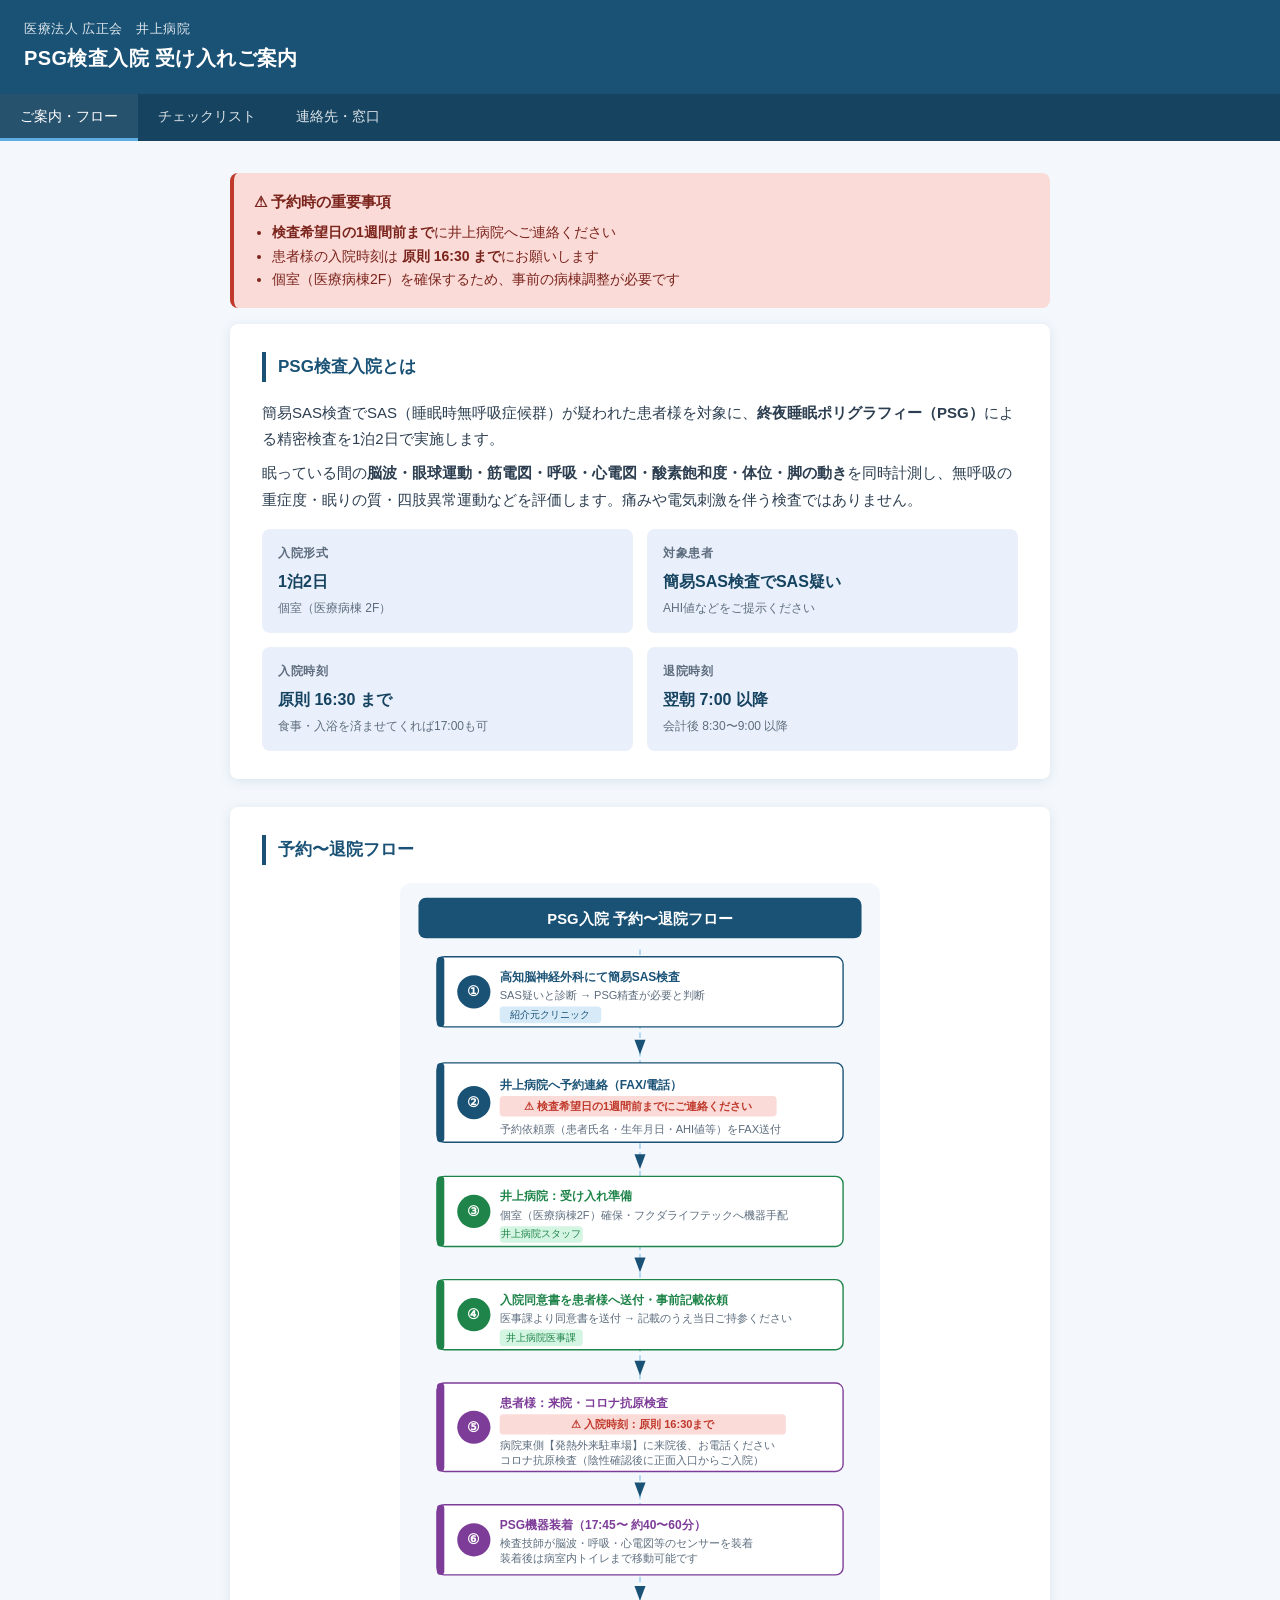
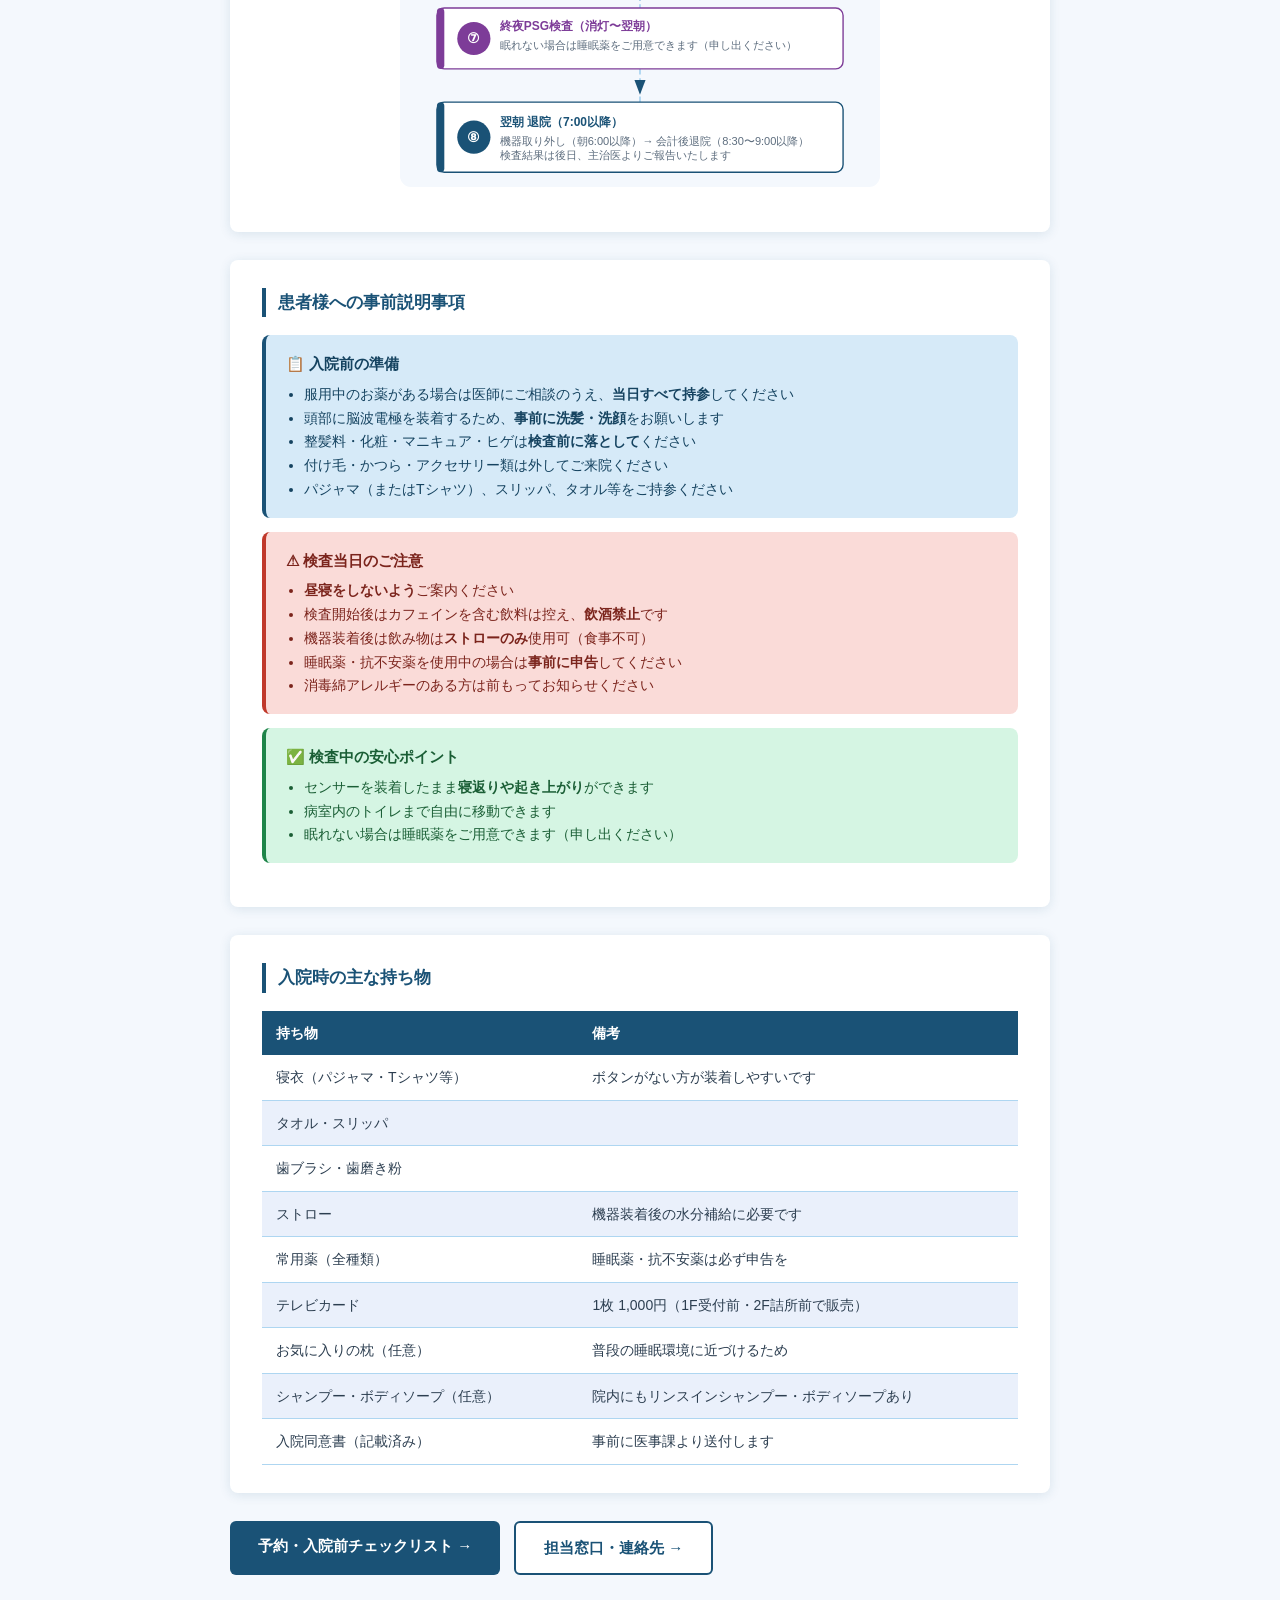
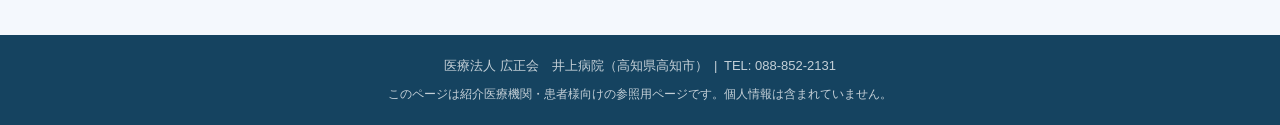
==== docs/index.html @ 7abacb83 "Initial commit: PSG入院案内 GitHub Pages サイト" ====
<!DOCTYPE html>
<html lang="ja">
<head>
  <meta charset="UTF-8">
  <meta name="viewport" content="width=device-width, initial-scale=1.0">
  <title>PSG検査入院 受け入れご案内 | 井上病院</title>
  <link rel="stylesheet" href="assets/style.css">
</head>
<body>

<header class="site-header">
  <div>
    <div class="hospital-name">医療法人 広正会　井上病院</div>
    <div class="page-title">PSG検査入院 受け入れご案内</div>
  </div>
</header>

<nav class="site-nav">
  <a href="index.html" class="active">ご案内・フロー</a>
  <a href="checklist.html">チェックリスト</a>
  <a href="contact.html">連絡先・窓口</a>
</nav>

<main class="container">

  <!-- 重要事項 -->
  <div class="alert alert-warn">
    <div class="alert-title">⚠ 予約時の重要事項</div>
    <ul style="padding-left:18px; margin-top:4px;">
      <li><strong>検査希望日の1週間前まで</strong>に井上病院へご連絡ください</li>
      <li>患者様の入院時刻は <strong>原則 16:30 まで</strong>にお願いします</li>
      <li>個室（医療病棟2F）を確保するため、事前の病棟調整が必要です</li>
    </ul>
  </div>

  <!-- 概要 -->
  <section class="section">
    <h2 class="section-title">PSG検査入院とは</h2>
    <p>簡易SAS検査でSAS（睡眠時無呼吸症候群）が疑われた患者様を対象に、<strong>終夜睡眠ポリグラフィー（PSG）</strong>による精密検査を1泊2日で実施します。</p>
    <p class="mt-8">眠っている間の<b>脳波・眼球運動・筋電図・呼吸・心電図・酸素飽和度・体位・脚の動き</b>を同時計測し、無呼吸の重症度・眠りの質・四肢異常運動などを評価します。痛みや電気刺激を伴う検査ではありません。</p>

    <div class="info-grid mt-16">
      <div class="info-card">
        <div class="label">入院形式</div>
        <div class="value">1泊2日</div>
        <div class="sub">個室（医療病棟 2F）</div>
      </div>
      <div class="info-card">
        <div class="label">対象患者</div>
        <div class="value">簡易SAS検査でSAS疑い</div>
        <div class="sub">AHI値などをご提示ください</div>
      </div>
      <div class="info-card">
        <div class="label">入院時刻</div>
        <div class="value">原則 16:30 まで</div>
        <div class="sub">食事・入浴を済ませてくれば17:00も可</div>
      </div>
      <div class="info-card">
        <div class="label">退院時刻</div>
        <div class="value">翌朝 7:00 以降</div>
        <div class="sub">会計後 8:30〜9:00 以降</div>
      </div>
    </div>
  </section>

  <!-- フロー図 -->
  <section class="section">
    <h2 class="section-title">予約〜退院フロー</h2>
    <div class="flow-wrap">
      <img src="assets/flow.svg" alt="PSG入院 予約から退院までのフロー図" style="max-width:480px; width:100%;">
    </div>
  </section>

  <!-- 患者さんへのご案内 -->
  <section class="section">
    <h2 class="section-title">患者様への事前説明事項</h2>

    <div class="alert alert-info" style="margin-bottom:14px;">
      <div class="alert-title">📋 入院前の準備</div>
      <ul style="padding-left:18px; margin-top:4px; font-size:14px;">
        <li>服用中のお薬がある場合は医師にご相談のうえ、<strong>当日すべて持参</strong>してください</li>
        <li>頭部に脳波電極を装着するため、<strong>事前に洗髪・洗顔</strong>をお願いします</li>
        <li>整髪料・化粧・マニキュア・ヒゲは<strong>検査前に落として</strong>ください</li>
        <li>付け毛・かつら・アクセサリー類は外してご来院ください</li>
        <li>パジャマ（またはTシャツ）、スリッパ、タオル等をご持参ください</li>
      </ul>
    </div>

    <div class="alert alert-warn" style="margin-bottom:14px;">
      <div class="alert-title">⚠ 検査当日のご注意</div>
      <ul style="padding-left:18px; margin-top:4px; font-size:14px;">
        <li><strong>昼寝をしないよう</strong>ご案内ください</li>
        <li>検査開始後はカフェインを含む飲料は控え、<strong>飲酒禁止</strong>です</li>
        <li>機器装着後は飲み物は<strong>ストローのみ</strong>使用可（食事不可）</li>
        <li>睡眠薬・抗不安薬を使用中の場合は<strong>事前に申告</strong>してください</li>
        <li>消毒綿アレルギーのある方は前もってお知らせください</li>
      </ul>
    </div>

    <div class="alert alert-ok">
      <div class="alert-title">✅ 検査中の安心ポイント</div>
      <ul style="padding-left:18px; margin-top:4px; font-size:14px;">
        <li>センサーを装着したまま<strong>寝返りや起き上がり</strong>ができます</li>
        <li>病室内のトイレまで自由に移動できます</li>
        <li>眠れない場合は睡眠薬をご用意できます（申し出ください）</li>
      </ul>
    </div>
  </section>

  <!-- 主な持ち物 -->
  <section class="section">
    <h2 class="section-title">入院時の主な持ち物</h2>
    <table class="data-table">
      <thead>
        <tr><th>持ち物</th><th>備考</th></tr>
      </thead>
      <tbody>
        <tr><td>寝衣（パジャマ・Tシャツ等）</td><td>ボタンがない方が装着しやすいです</td></tr>
        <tr><td>タオル・スリッパ</td><td></td></tr>
        <tr><td>歯ブラシ・歯磨き粉</td><td></td></tr>
        <tr><td>ストロー</td><td>機器装着後の水分補給に必要です</td></tr>
        <tr><td>常用薬（全種類）</td><td>睡眠薬・抗不安薬は必ず申告を</td></tr>
        <tr><td>テレビカード</td><td>1枚 1,000円（1F受付前・2F詰所前で販売）</td></tr>
        <tr><td>お気に入りの枕（任意）</td><td>普段の睡眠環境に近づけるため</td></tr>
        <tr><td>シャンプー・ボディソープ（任意）</td><td>院内にもリンスインシャンプー・ボディソープあり</td></tr>
        <tr><td>入院同意書（記載済み）</td><td>事前に医事課より送付します</td></tr>
      </tbody>
    </table>
  </section>

  <!-- リンクボタン -->
  <div class="btn-group">
    <a href="checklist.html" class="btn btn-primary">予約・入院前チェックリスト →</a>
    <a href="contact.html" class="btn btn-outline">担当窓口・連絡先 →</a>
  </div>

</main>

<footer class="site-footer">
  <p>医療法人 広正会　井上病院（高知県高知市）&ensp;|&ensp;TEL: 088-852-2131</p>
  <p style="margin-top:6px; font-size:12px;">このページは紹介医療機関・患者様向けの参照用ページです。個人情報は含まれていません。</p>
</footer>

</body>
</html>
---- docs/assets/style.css ----
/* =============================================
   井上病院 PSG入院案内 — 共通スタイル
   ============================================= */

:root {
  --primary:     #1a5276;
  --primary-dk:  #154360;
  --primary-lt:  #d6eaf8;
  --accent:      #1e8449;
  --accent-lt:   #d5f5e3;
  --warn:        #c0392b;
  --warn-lt:     #fadbd8;
  --gray-dk:     #2c3e50;
  --gray:        #5d6d7e;
  --gray-lt:     #eaf0fb;
  --border:      #aed6f1;
  --white:       #ffffff;
  --radius:      8px;
  --shadow:      0 2px 12px rgba(26,82,118,.12);
}

/* ---- Reset & Base ---- */
*, *::before, *::after { box-sizing: border-box; margin: 0; padding: 0; }

body {
  font-family: "Hiragino Sans", "Meiryo", "Yu Gothic", sans-serif;
  font-size: 15px;
  line-height: 1.75;
  color: var(--gray-dk);
  background: #f4f8fd;
}

a { color: var(--primary); text-decoration: none; }
a:hover { text-decoration: underline; }

img { max-width: 100%; }

/* ---- Header ---- */
.site-header {
  background: var(--primary);
  color: var(--white);
  padding: 18px 24px;
  display: flex;
  align-items: center;
  gap: 14px;
}

.site-header .hospital-name {
  font-size: 13px;
  opacity: .85;
  letter-spacing: .04em;
}

.site-header .page-title {
  font-size: 20px;
  font-weight: 700;
  letter-spacing: .02em;
}

/* ---- Nav ---- */
.site-nav {
  background: var(--primary-dk);
  display: flex;
  overflow-x: auto;
}

.site-nav a {
  color: rgba(255,255,255,.85);
  padding: 10px 20px;
  font-size: 14px;
  white-space: nowrap;
  border-bottom: 3px solid transparent;
  transition: all .2s;
}

.site-nav a:hover,
.site-nav a.active {
  color: var(--white);
  border-bottom-color: #5dade2;
  text-decoration: none;
  background: rgba(255,255,255,.08);
}

/* ---- Main Layout ---- */
.container {
  max-width: 860px;
  margin: 0 auto;
  padding: 32px 20px 60px;
}

/* ---- Section ---- */
.section {
  background: var(--white);
  border-radius: var(--radius);
  box-shadow: var(--shadow);
  padding: 28px 32px;
  margin-bottom: 28px;
}

.section-title {
  font-size: 17px;
  font-weight: 700;
  color: var(--primary);
  border-left: 4px solid var(--primary);
  padding-left: 12px;
  margin-bottom: 18px;
}

/* ---- Alert Boxes ---- */
.alert {
  border-radius: var(--radius);
  padding: 16px 20px;
  margin-bottom: 16px;
  font-size: 14px;
  line-height: 1.7;
}

.alert-warn {
  background: var(--warn-lt);
  border-left: 4px solid var(--warn);
  color: #7b241c;
}

.alert-info {
  background: var(--primary-lt);
  border-left: 4px solid var(--primary);
  color: var(--primary-dk);
}

.alert-ok {
  background: var(--accent-lt);
  border-left: 4px solid var(--accent);
  color: #1a5e35;
}

.alert .alert-title {
  font-weight: 700;
  font-size: 15px;
  margin-bottom: 6px;
  display: flex;
  align-items: center;
  gap: 6px;
}

/* ---- Info Grid ---- */
.info-grid {
  display: grid;
  grid-template-columns: 1fr 1fr;
  gap: 14px;
  margin-top: 4px;
}

.info-card {
  background: var(--gray-lt);
  border-radius: var(--radius);
  padding: 14px 16px;
}

.info-card .label {
  font-size: 12px;
  color: var(--gray);
  font-weight: 600;
  letter-spacing: .06em;
  text-transform: uppercase;
  margin-bottom: 4px;
}

.info-card .value {
  font-size: 16px;
  font-weight: 700;
  color: var(--primary-dk);
}

.info-card .sub {
  font-size: 12px;
  color: var(--gray);
  margin-top: 2px;
}

/* ---- Flow SVG wrapper ---- */
.flow-wrap {
  text-align: center;
  margin: 8px 0;
}

.flow-wrap svg,
.flow-wrap img {
  max-width: 100%;
  height: auto;
}

/* ---- Button ---- */
.btn {
  display: inline-block;
  padding: 12px 28px;
  border-radius: 6px;
  font-size: 15px;
  font-weight: 700;
  cursor: pointer;
  transition: all .2s;
  text-align: center;
}

.btn-primary {
  background: var(--primary);
  color: var(--white);
}

.btn-primary:hover {
  background: var(--primary-dk);
  text-decoration: none;
  color: var(--white);
}

.btn-outline {
  background: var(--white);
  color: var(--primary);
  border: 2px solid var(--primary);
}

.btn-outline:hover {
  background: var(--primary-lt);
  text-decoration: none;
}

.btn-group {
  display: flex;
  gap: 14px;
  flex-wrap: wrap;
  margin-top: 10px;
}

/* ---- Checklist ---- */
.checklist { list-style: none; }

.checklist li {
  padding: 9px 0;
  border-bottom: 1px solid #eaf0fb;
  display: flex;
  align-items: flex-start;
  gap: 10px;
  font-size: 14px;
}

.checklist li:last-child { border-bottom: none; }

.checklist input[type="checkbox"] {
  width: 18px;
  height: 18px;
  margin-top: 2px;
  accent-color: var(--primary);
  flex-shrink: 0;
  cursor: pointer;
}

.checklist .check-label { flex: 1; }

.checklist li.checked .check-label {
  text-decoration: line-through;
  color: var(--gray);
}

/* ---- Step badge ---- */
.step-badge {
  display: inline-flex;
  align-items: center;
  justify-content: center;
  width: 28px;
  height: 28px;
  border-radius: 50%;
  background: var(--primary);
  color: var(--white);
  font-size: 13px;
  font-weight: 700;
  flex-shrink: 0;
}

/* ---- Table ---- */
.data-table {
  width: 100%;
  border-collapse: collapse;
  font-size: 14px;
}

.data-table th {
  background: var(--primary);
  color: var(--white);
  padding: 10px 14px;
  text-align: left;
  font-weight: 600;
}

.data-table td {
  padding: 10px 14px;
  border-bottom: 1px solid var(--border);
  vertical-align: top;
}

.data-table tr:nth-child(even) td { background: var(--gray-lt); }

/* ---- Footer ---- */
.site-footer {
  background: var(--primary-dk);
  color: rgba(255,255,255,.75);
  text-align: center;
  padding: 20px;
  font-size: 13px;
}

.site-footer a { color: rgba(255,255,255,.9); }

/* ---- Utilities ---- */
.text-center { text-align: center; }
.text-warn   { color: var(--warn); font-weight: 700; }
.text-ok     { color: var(--accent); font-weight: 700; }
.mb-0 { margin-bottom: 0; }
.mt-8 { margin-top: 8px; }
.mt-16 { margin-top: 16px; }

/* ---- Responsive ---- */
@media (max-width: 600px) {
  .section { padding: 20px 16px; }
  .info-grid { grid-template-columns: 1fr; }
  .btn-group { flex-direction: column; }
  .site-header .page-title { font-size: 17px; }
}

/* ---- Print ---- */
@media print {
  .site-nav, .btn-group, .site-footer { display: none; }
  body { background: white; font-size: 13px; }
  .section { box-shadow: none; border: 1px solid #ccc; page-break-inside: avoid; }
  .container { padding: 10px; }
}
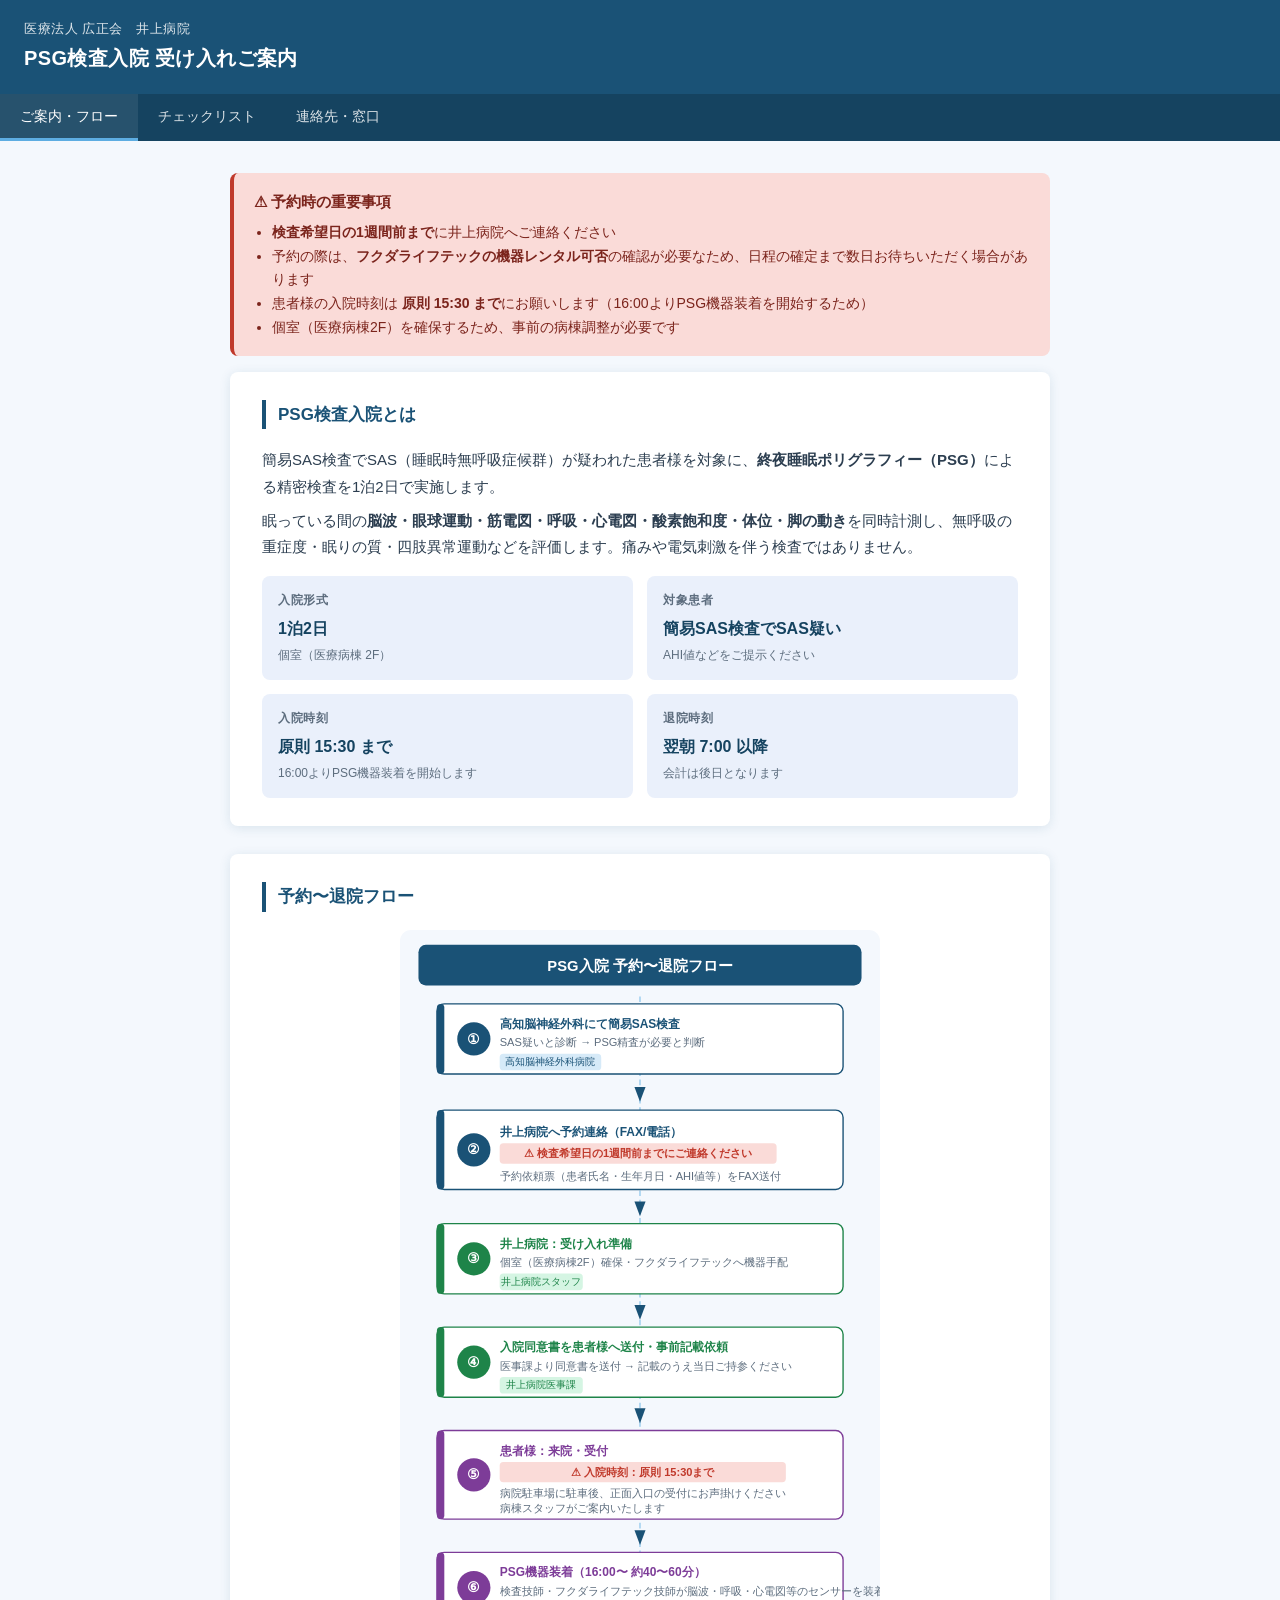
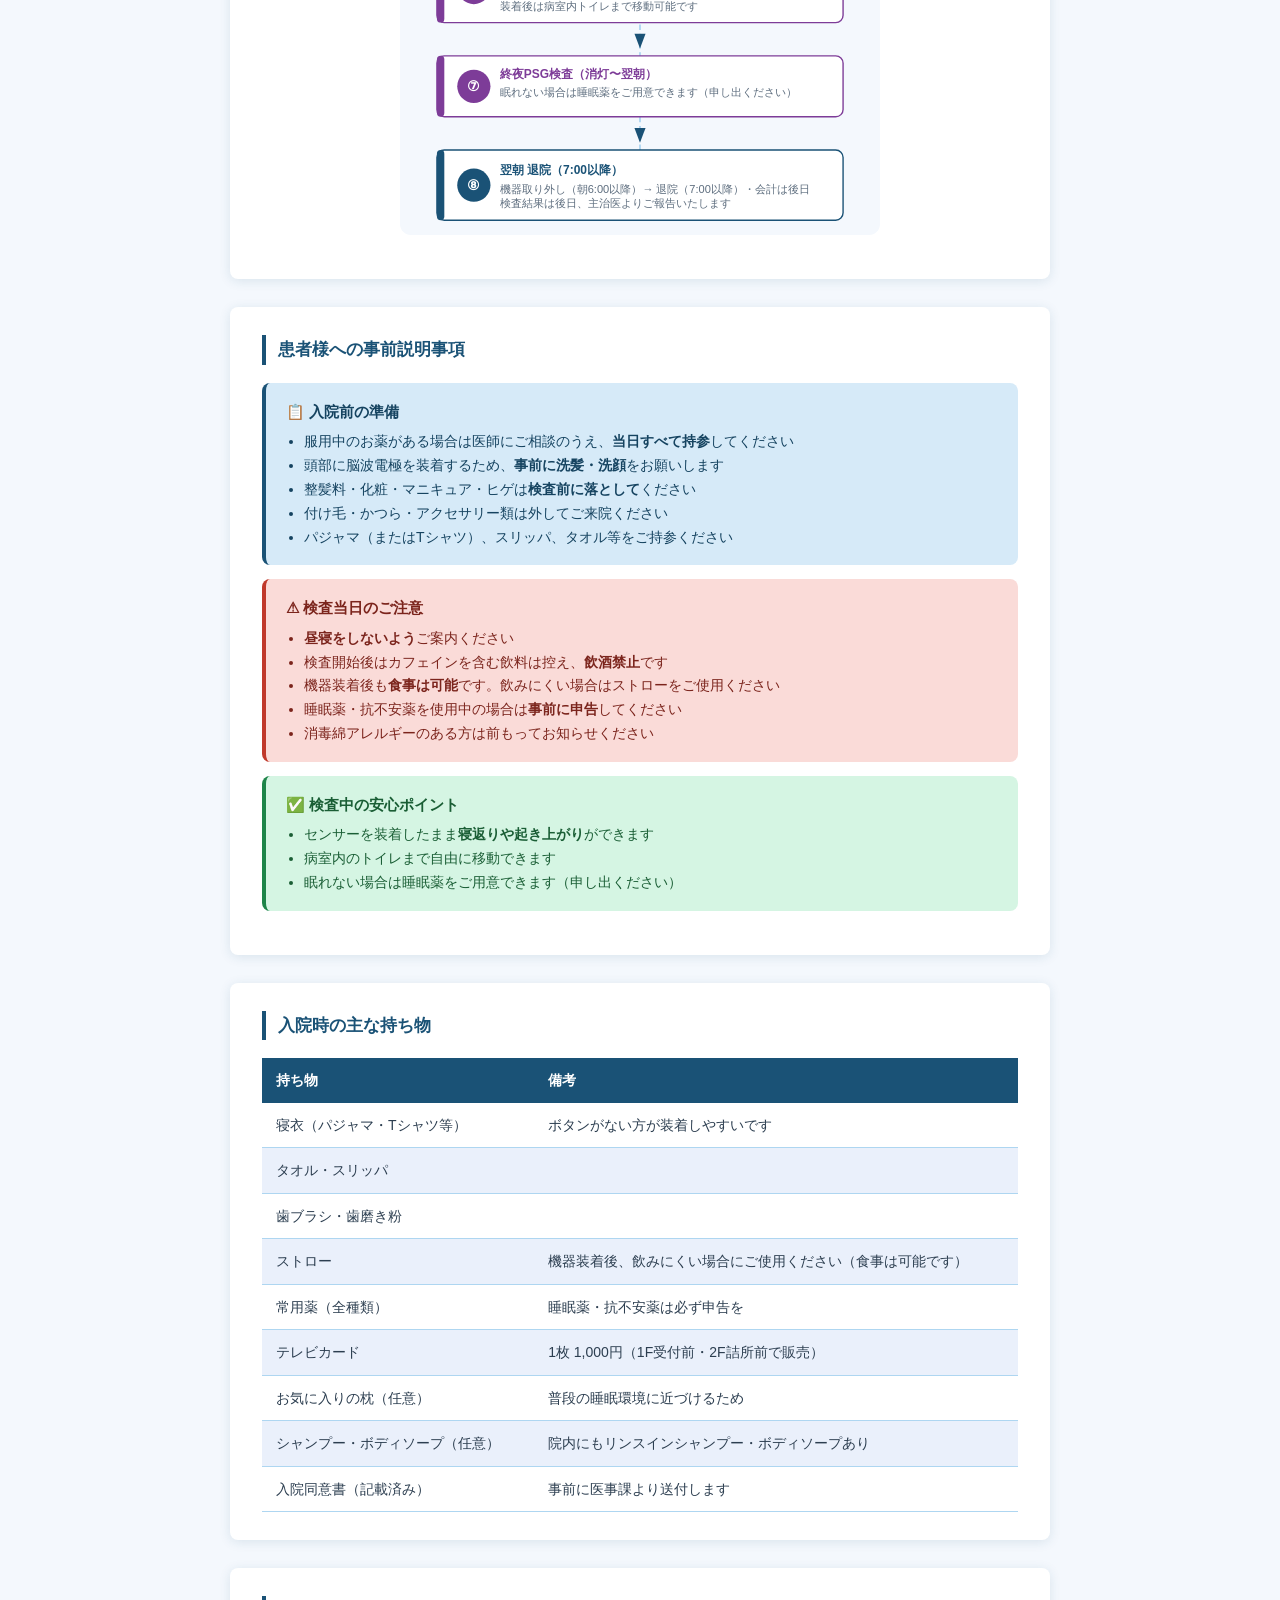
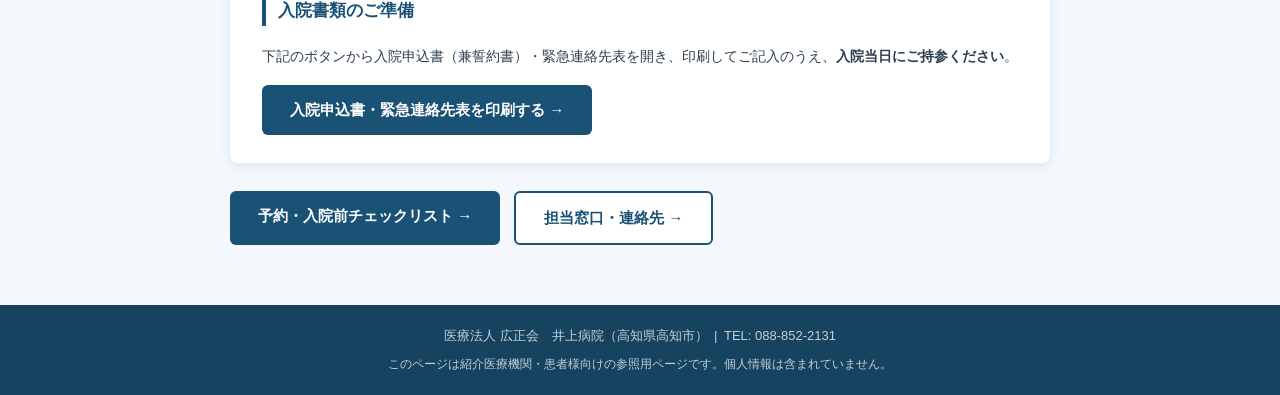
==== commit 6f8c7d83: "入院申込書・緊急連絡先表（印刷用HTML）を追加" ====
--- a/docs/index.html
+++ b/docs/index.html
@@ -28,7 +28,8 @@
     <div class="alert-title">⚠ 予約時の重要事項</div>
     <ul style="padding-left:18px; margin-top:4px;">
       <li><strong>検査希望日の1週間前まで</strong>に井上病院へご連絡ください</li>
-      <li>患者様の入院時刻は <strong>原則 16:30 まで</strong>にお願いします</li>
+      <li>予約の際は、<strong>フクダライフテックの機器レンタル可否</strong>の確認が必要なため、日程の確定まで数日お待ちいただく場合があります</li>
+      <li>患者様の入院時刻は <strong>原則 15:30 まで</strong>にお願いします（16:00よりPSG機器装着を開始するため）</li>
       <li>個室（医療病棟2F）を確保するため、事前の病棟調整が必要です</li>
     </ul>
   </div>
@@ -52,13 +53,13 @@
       </div>
       <div class="info-card">
         <div class="label">入院時刻</div>
-        <div class="value">原則 16:30 まで</div>
-        <div class="sub">食事・入浴を済ませてくれば17:00も可</div>
+        <div class="value">原則 15:30 まで</div>
+        <div class="sub">16:00よりPSG機器装着を開始します</div>
       </div>
       <div class="info-card">
         <div class="label">退院時刻</div>
         <div class="value">翌朝 7:00 以降</div>
-        <div class="sub">会計後 8:30〜9:00 以降</div>
+        <div class="sub">会計は後日となります</div>
       </div>
     </div>
   </section>
@@ -91,7 +92,7 @@
       <ul style="padding-left:18px; margin-top:4px; font-size:14px;">
         <li><strong>昼寝をしないよう</strong>ご案内ください</li>
         <li>検査開始後はカフェインを含む飲料は控え、<strong>飲酒禁止</strong>です</li>
-        <li>機器装着後は飲み物は<strong>ストローのみ</strong>使用可（食事不可）</li>
+        <li>機器装着後も<strong>食事は可能</strong>です。飲みにくい場合はストローをご使用ください</li>
         <li>睡眠薬・抗不安薬を使用中の場合は<strong>事前に申告</strong>してください</li>
         <li>消毒綿アレルギーのある方は前もってお知らせください</li>
       </ul>
@@ -118,7 +119,7 @@
         <tr><td>寝衣（パジャマ・Tシャツ等）</td><td>ボタンがない方が装着しやすいです</td></tr>
         <tr><td>タオル・スリッパ</td><td></td></tr>
         <tr><td>歯ブラシ・歯磨き粉</td><td></td></tr>
-        <tr><td>ストロー</td><td>機器装着後の水分補給に必要です</td></tr>
+        <tr><td>ストロー</td><td>機器装着後、飲みにくい場合にご使用ください（食事は可能です）</td></tr>
         <tr><td>常用薬（全種類）</td><td>睡眠薬・抗不安薬は必ず申告を</td></tr>
         <tr><td>テレビカード</td><td>1枚 1,000円（1F受付前・2F詰所前で販売）</td></tr>
         <tr><td>お気に入りの枕（任意）</td><td>普段の睡眠環境に近づけるため</td></tr>
@@ -126,6 +127,15 @@
         <tr><td>入院同意書（記載済み）</td><td>事前に医事課より送付します</td></tr>
       </tbody>
     </table>
+  </section>
+
+  <!-- 書類ダウンロード -->
+  <section class="section">
+    <h2 class="section-title">入院書類のご準備</h2>
+    <p style="font-size:14px;">下記のボタンから入院申込書（兼誓約書）・緊急連絡先表を開き、印刷してご記入のうえ、<strong>入院当日にご持参ください</strong>。</p>
+    <div class="btn-group mt-16">
+      <a href="admission-form.html" target="_blank" class="btn btn-primary">入院申込書・緊急連絡先表を印刷する →</a>
+    </div>
   </section>
 
   <!-- リンクボタン -->
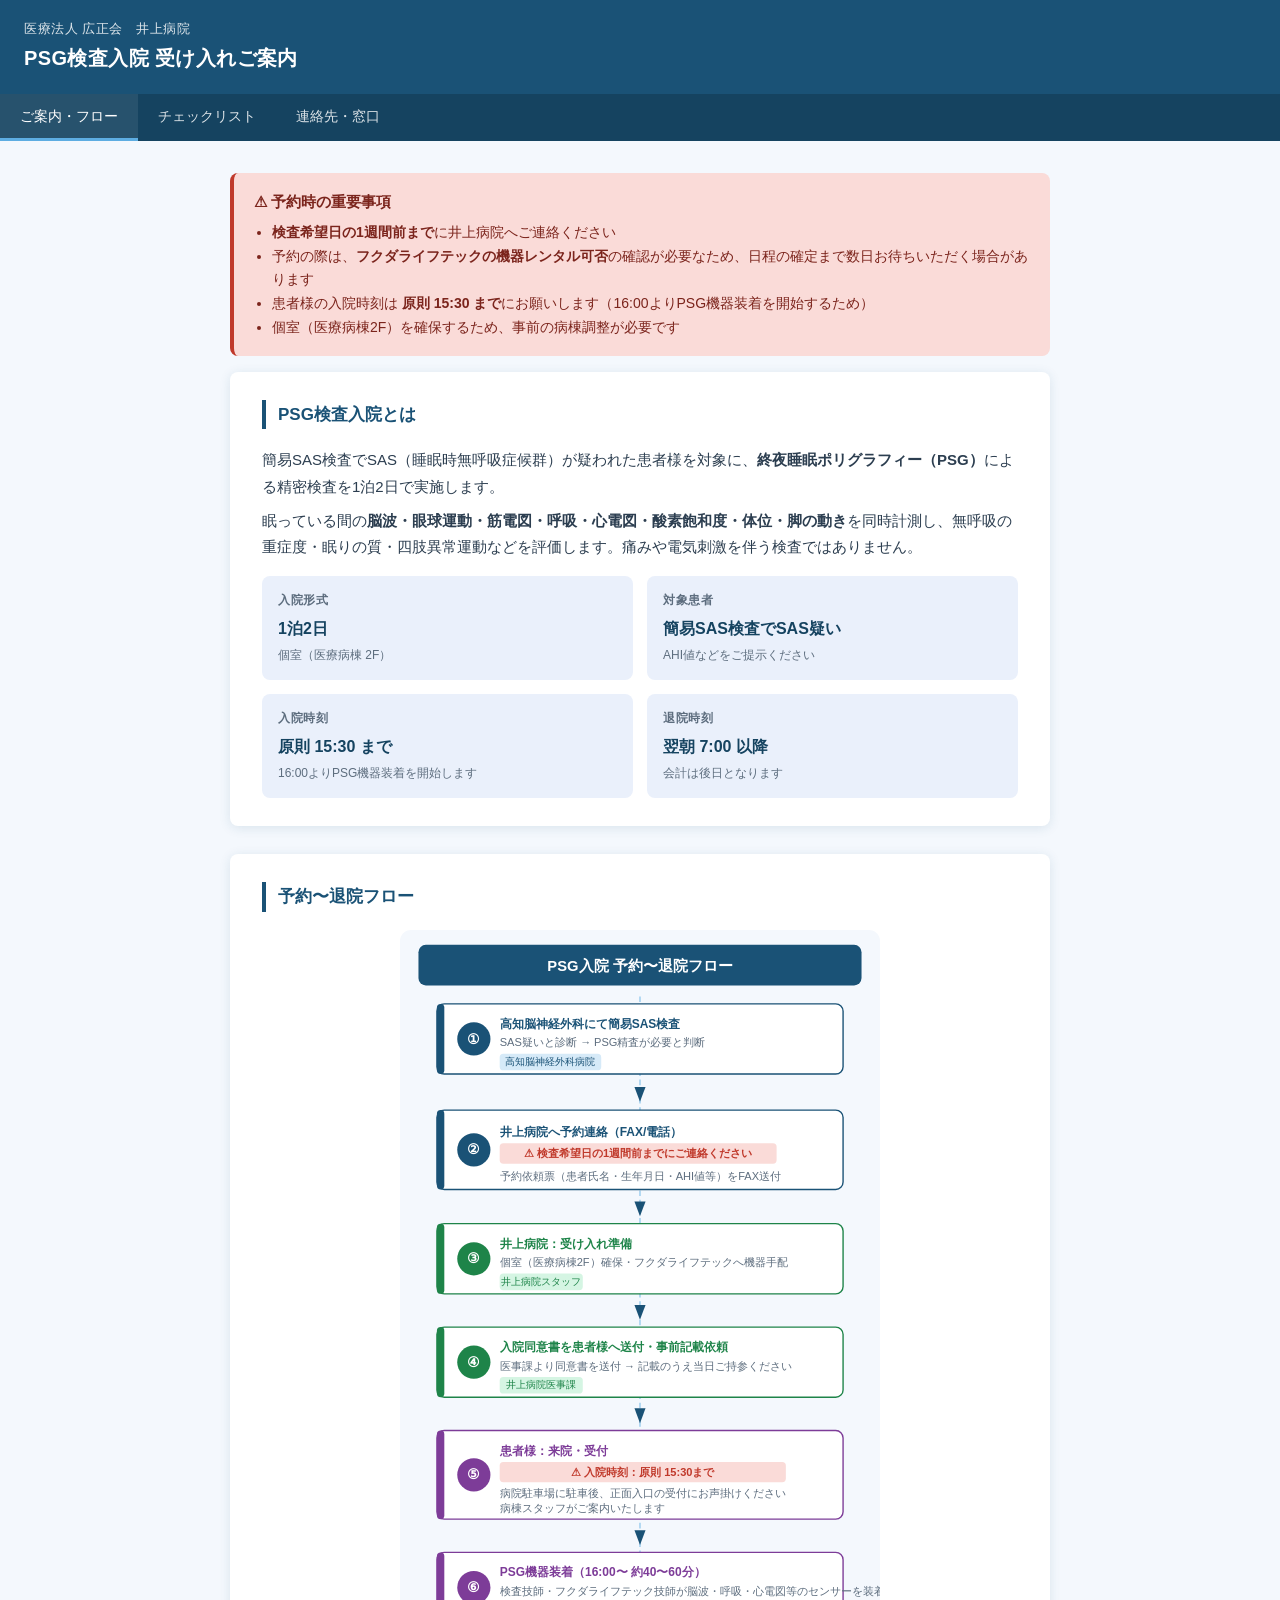
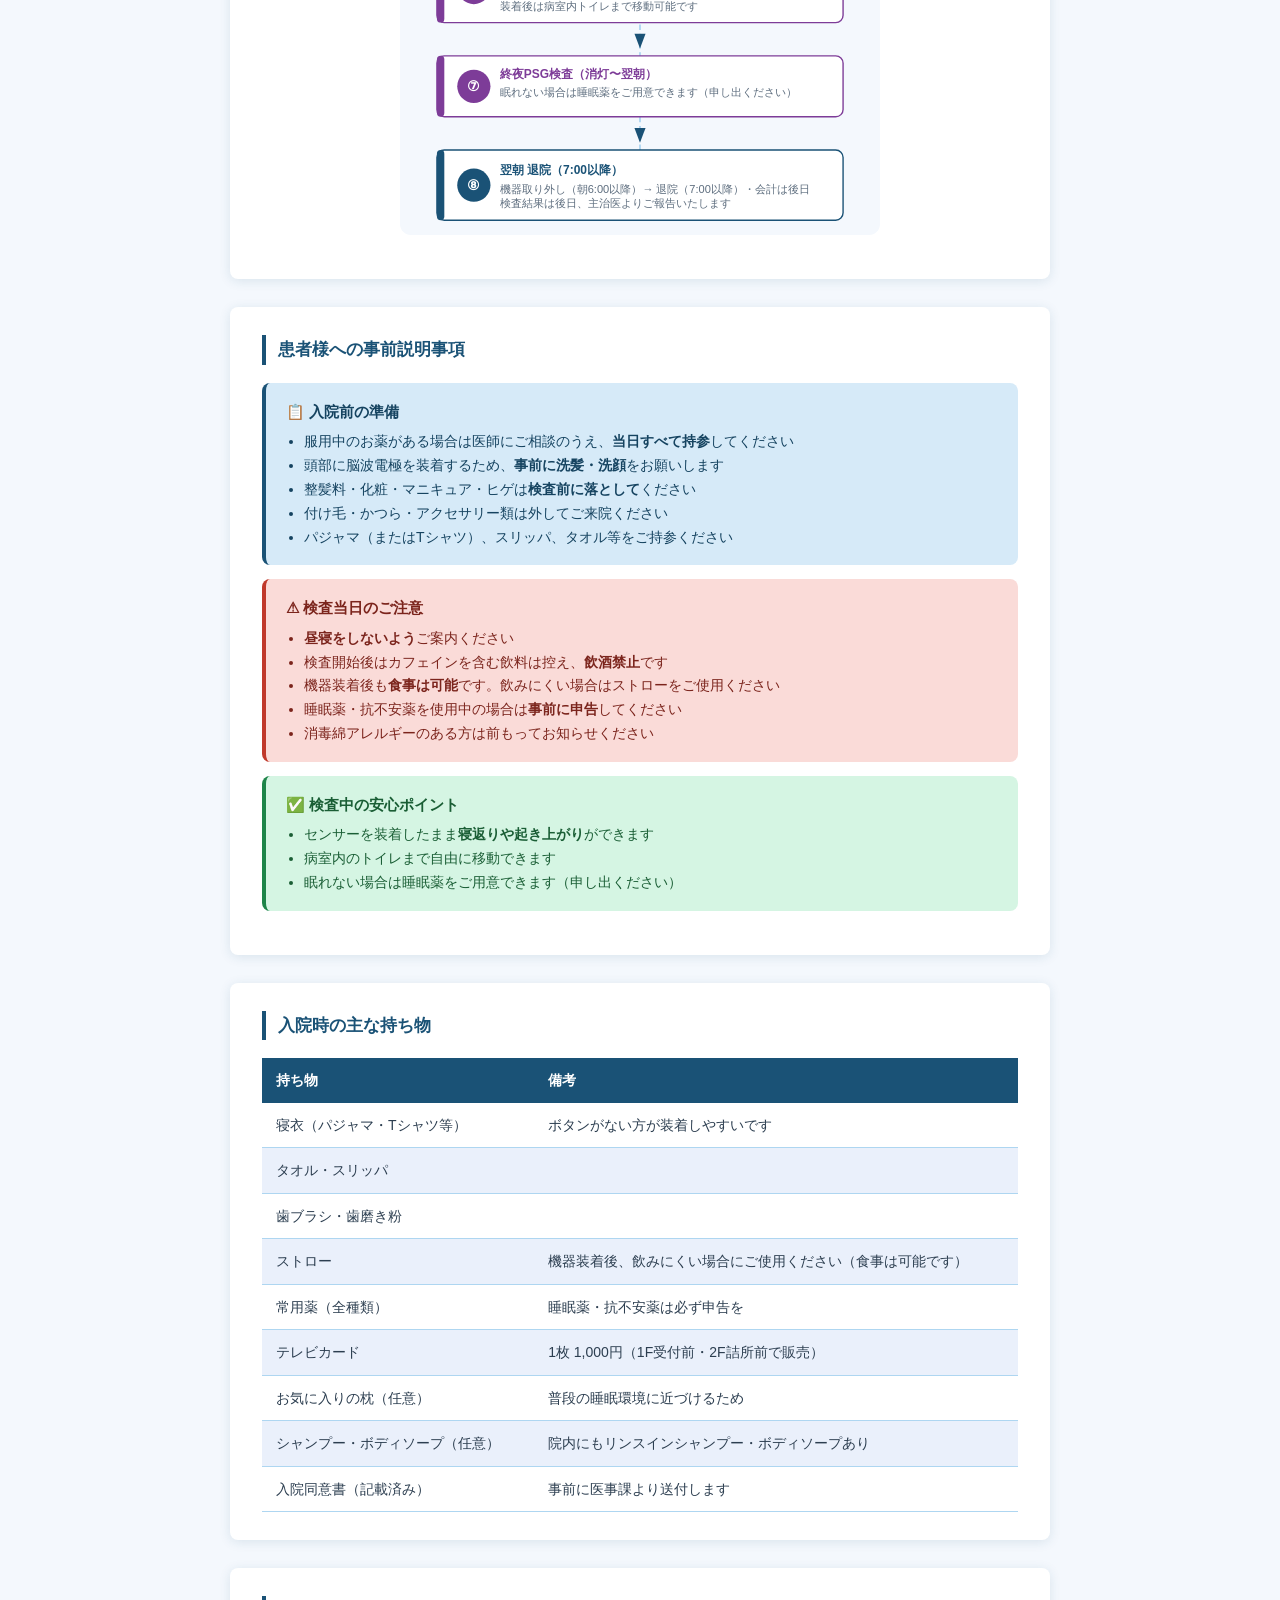
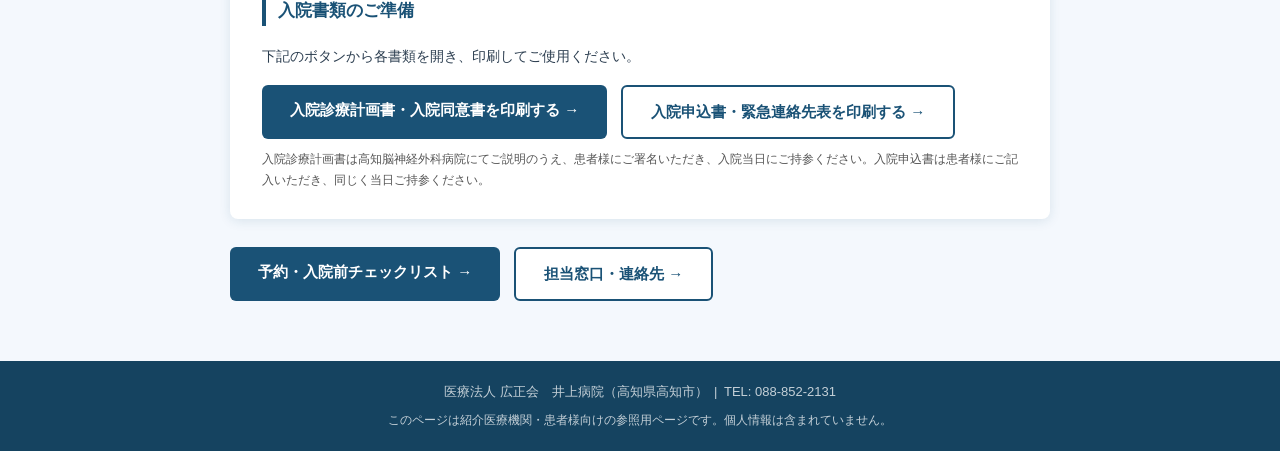
==== commit 9541c4ff: "入院診療計画書兼入院同意書の印刷ページを追加、index.htmlに案内リンクを追加 Co-Authored-By: Claude Sonnet 4.6 <noreply@anthropic.com>" ====
--- a/docs/index.html
+++ b/docs/index.html
@@ -132,10 +132,12 @@
   <!-- 書類ダウンロード -->
   <section class="section">
     <h2 class="section-title">入院書類のご準備</h2>
-    <p style="font-size:14px;">下記のボタンから入院申込書（兼誓約書）・緊急連絡先表を開き、印刷してご記入のうえ、<strong>入院当日にご持参ください</strong>。</p>
+    <p style="font-size:14px; margin-bottom:10px;">下記のボタンから各書類を開き、印刷してご使用ください。</p>
     <div class="btn-group mt-16">
-      <a href="admission-form.html" target="_blank" class="btn btn-primary">入院申込書・緊急連絡先表を印刷する →</a>
+      <a href="admission-plan.html" target="_blank" class="btn btn-primary">入院診療計画書・入院同意書を印刷する →</a>
+      <a href="admission-form.html" target="_blank" class="btn btn-outline">入院申込書・緊急連絡先表を印刷する →</a>
     </div>
+    <p style="font-size:12px; color:#555; margin-top:10px;">入院診療計画書は高知脳神経外科病院にてご説明のうえ、患者様にご署名いただき、入院当日にご持参ください。入院申込書は患者様にご記入いただき、同じく当日ご持参ください。</p>
   </section>
 
   <!-- リンクボタン -->
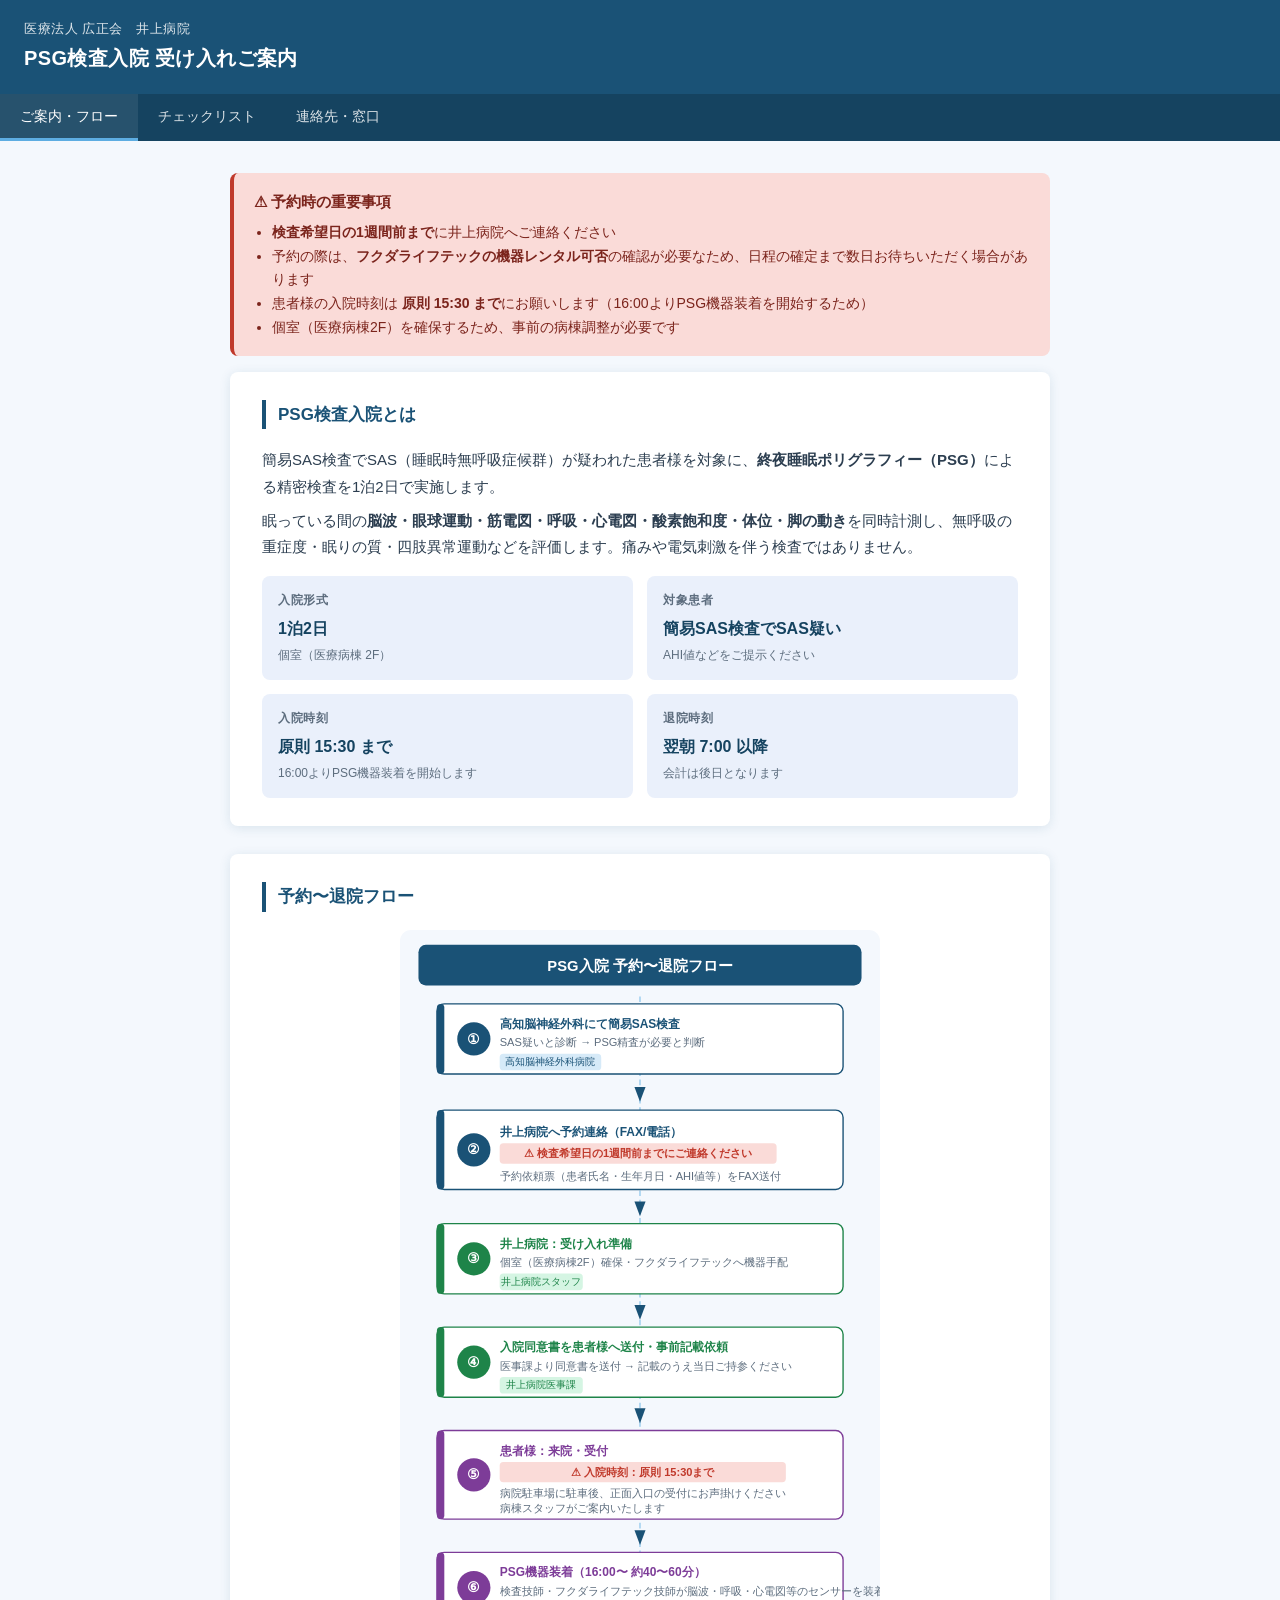
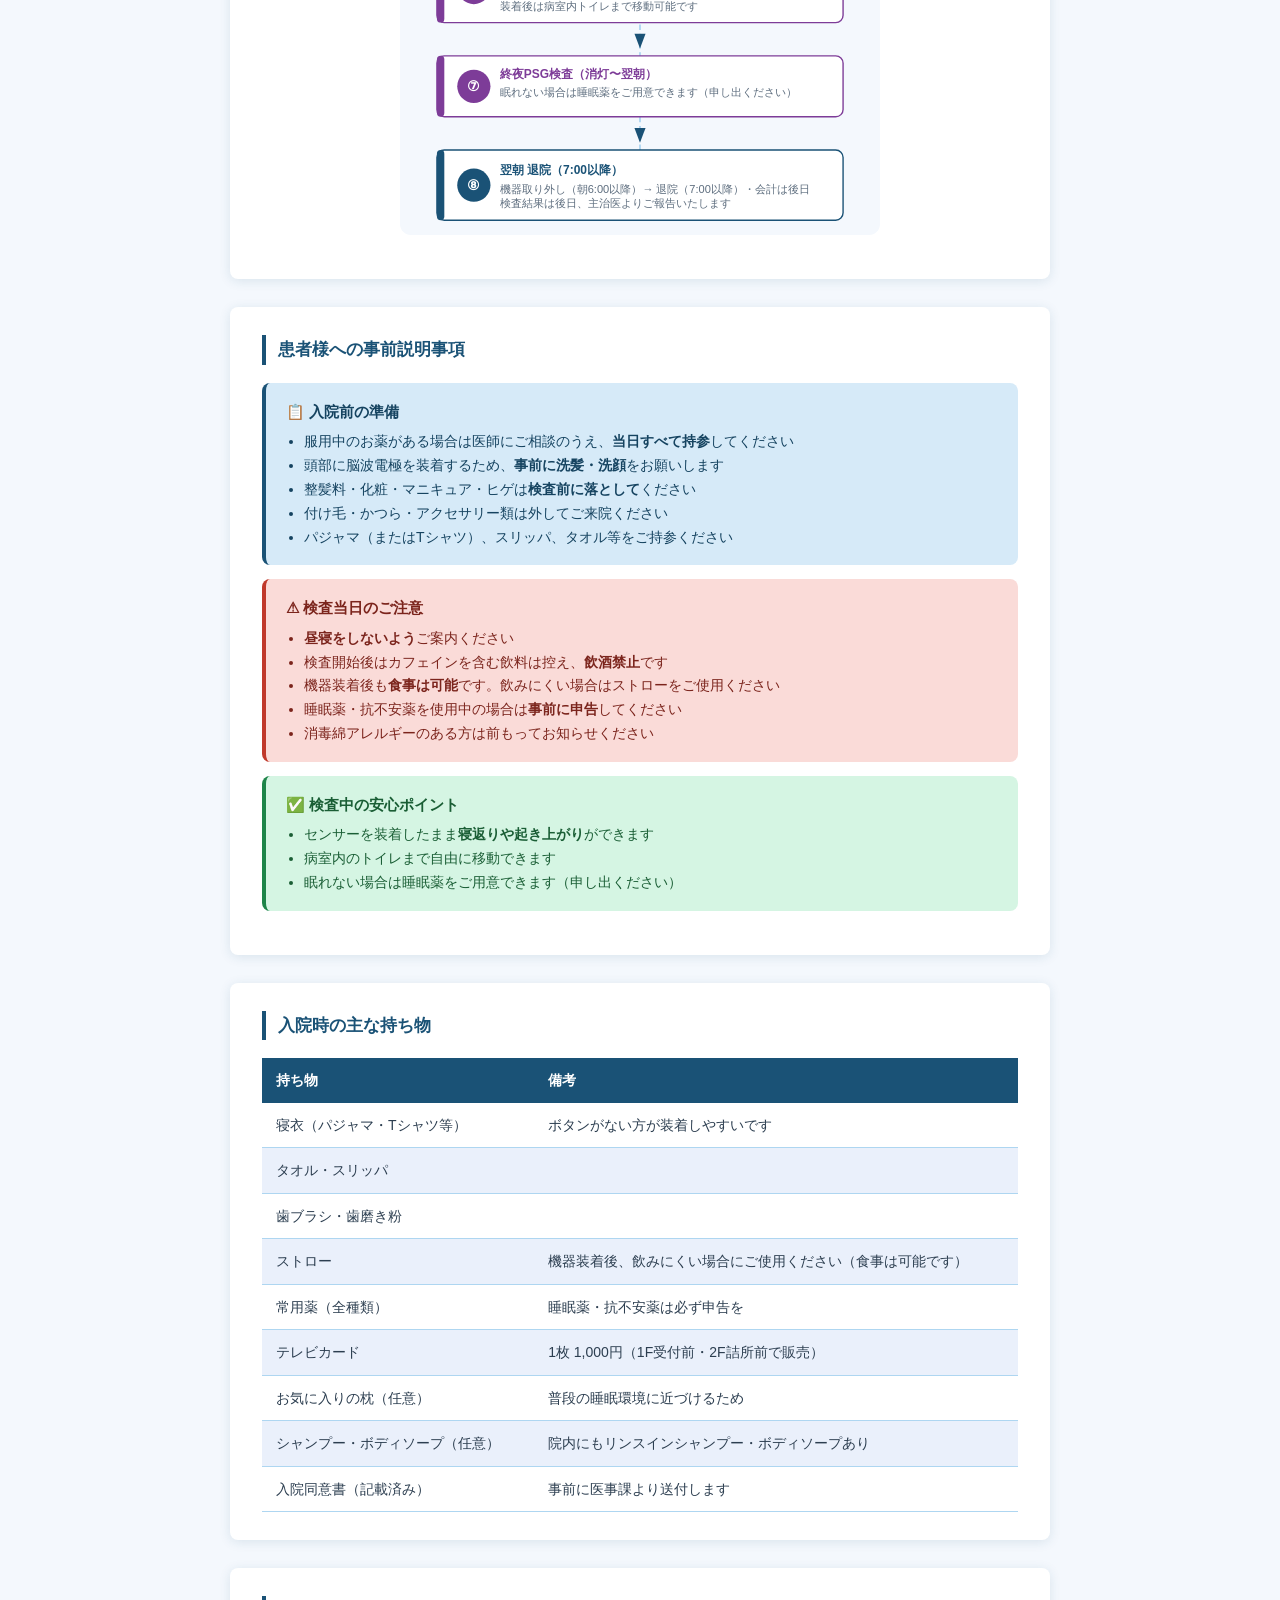
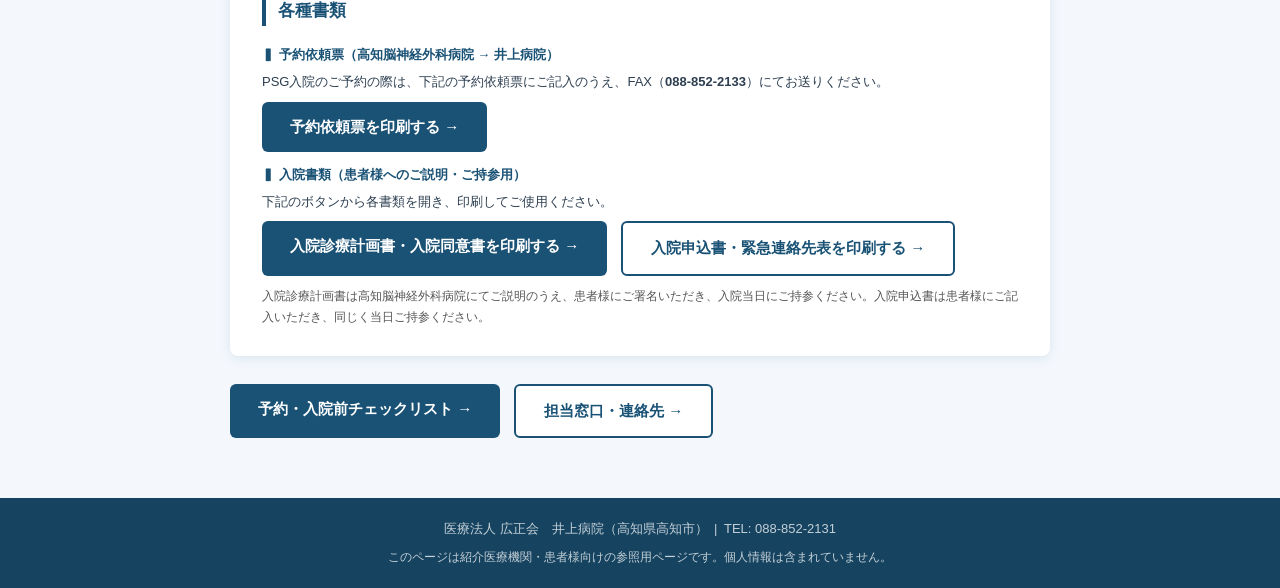
==== commit 5fe3dfc0: "PSG入院 予約依頼票（referral-form.html）を新規作成、index.htmlに案内リンクを追加 Co-Authored-By: Claude Sonnet 4.6 <noreply@" ====
--- a/docs/index.html
+++ b/docs/index.html
@@ -131,9 +131,17 @@
 
   <!-- 書類ダウンロード -->
   <section class="section">
-    <h2 class="section-title">入院書類のご準備</h2>
-    <p style="font-size:14px; margin-bottom:10px;">下記のボタンから各書類を開き、印刷してご使用ください。</p>
-    <div class="btn-group mt-16">
+    <h2 class="section-title">各種書類</h2>
+
+    <p style="font-size:13px; font-weight:700; color:var(--primary); margin-bottom:4px;">▍ 予約依頼票（高知脳神経外科病院 → 井上病院）</p>
+    <p style="font-size:13px; margin-bottom:8px;">PSG入院のご予約の際は、下記の予約依頼票にご記入のうえ、FAX（<strong>088-852-2133</strong>）にてお送りください。</p>
+    <div class="btn-group mt-8" style="margin-bottom:12px;">
+      <a href="referral-form.html" target="_blank" class="btn btn-primary">予約依頼票を印刷する →</a>
+    </div>
+
+    <p style="font-size:13px; font-weight:700; color:var(--primary); margin-bottom:4px;">▍ 入院書類（患者様へのご説明・ご持参用）</p>
+    <p style="font-size:13px; margin-bottom:8px;">下記のボタンから各書類を開き、印刷してご使用ください。</p>
+    <div class="btn-group mt-8">
       <a href="admission-plan.html" target="_blank" class="btn btn-primary">入院診療計画書・入院同意書を印刷する →</a>
       <a href="admission-form.html" target="_blank" class="btn btn-outline">入院申込書・緊急連絡先表を印刷する →</a>
     </div>
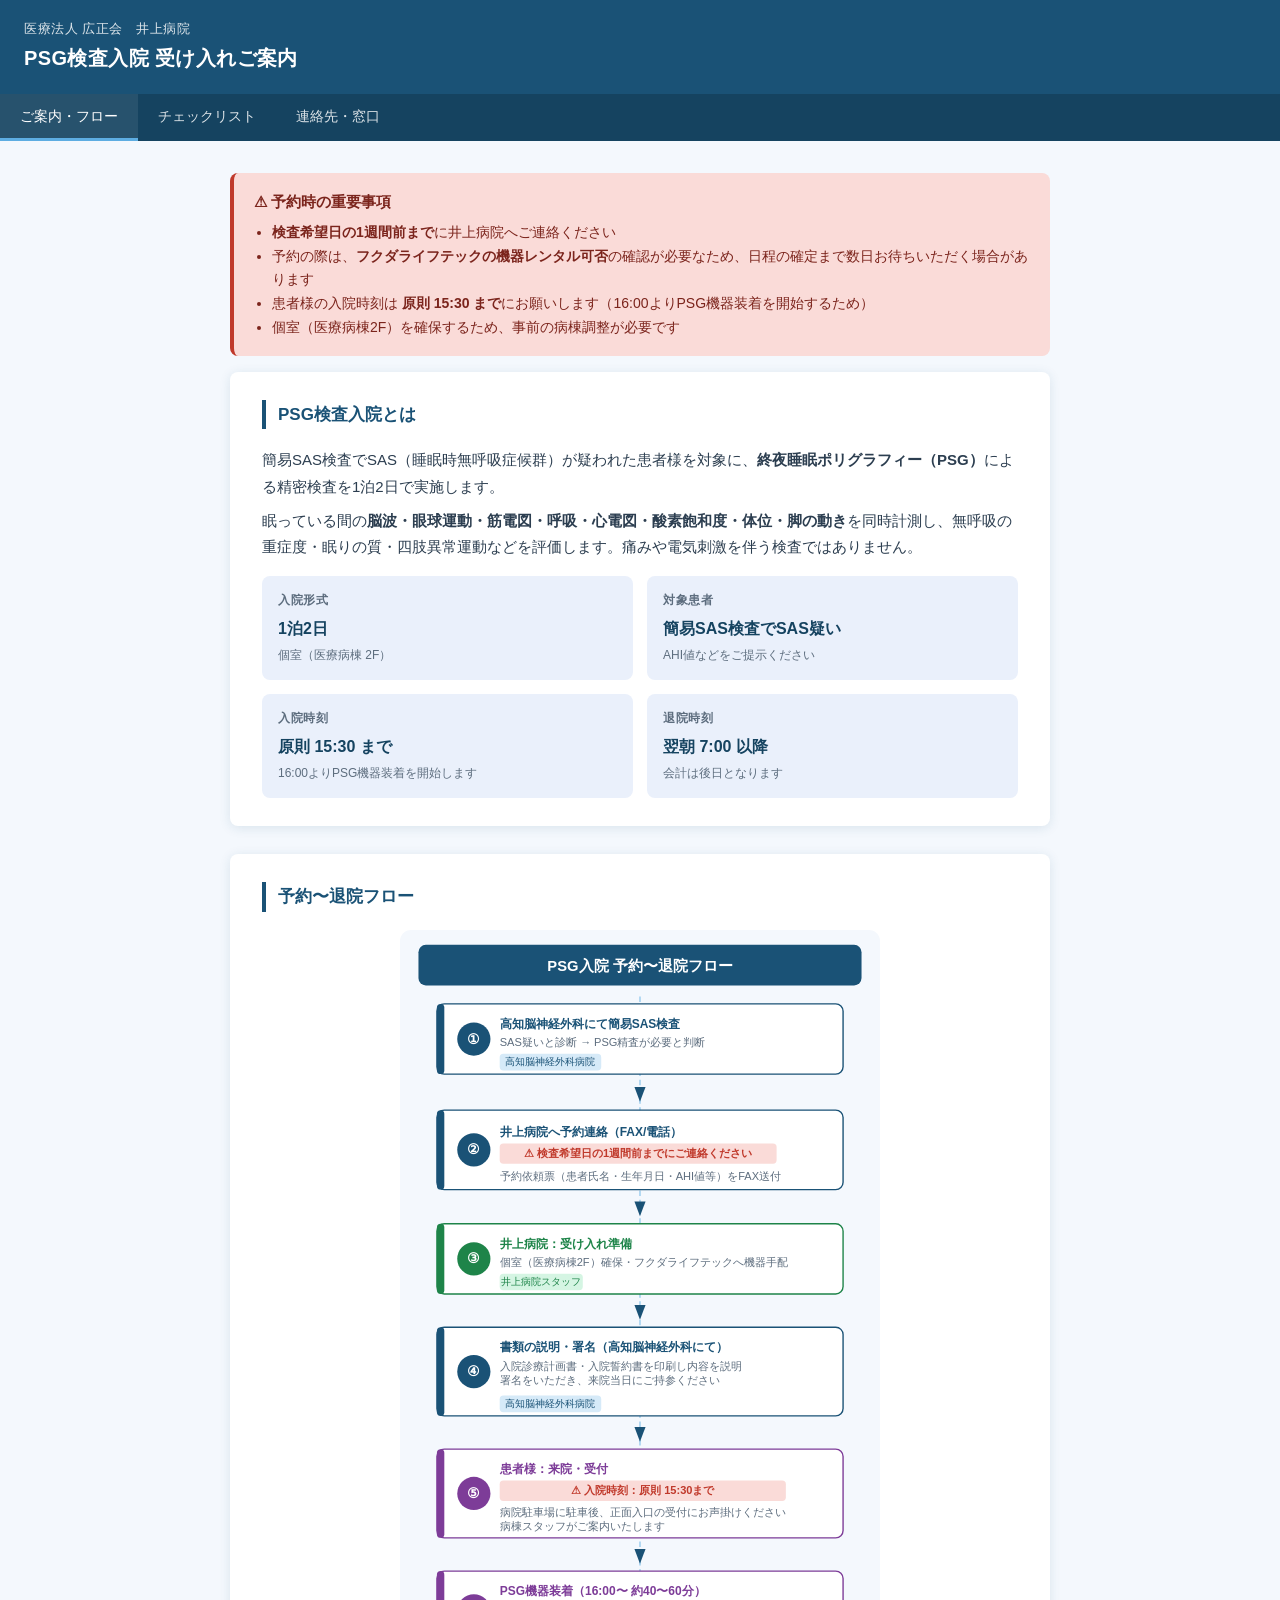
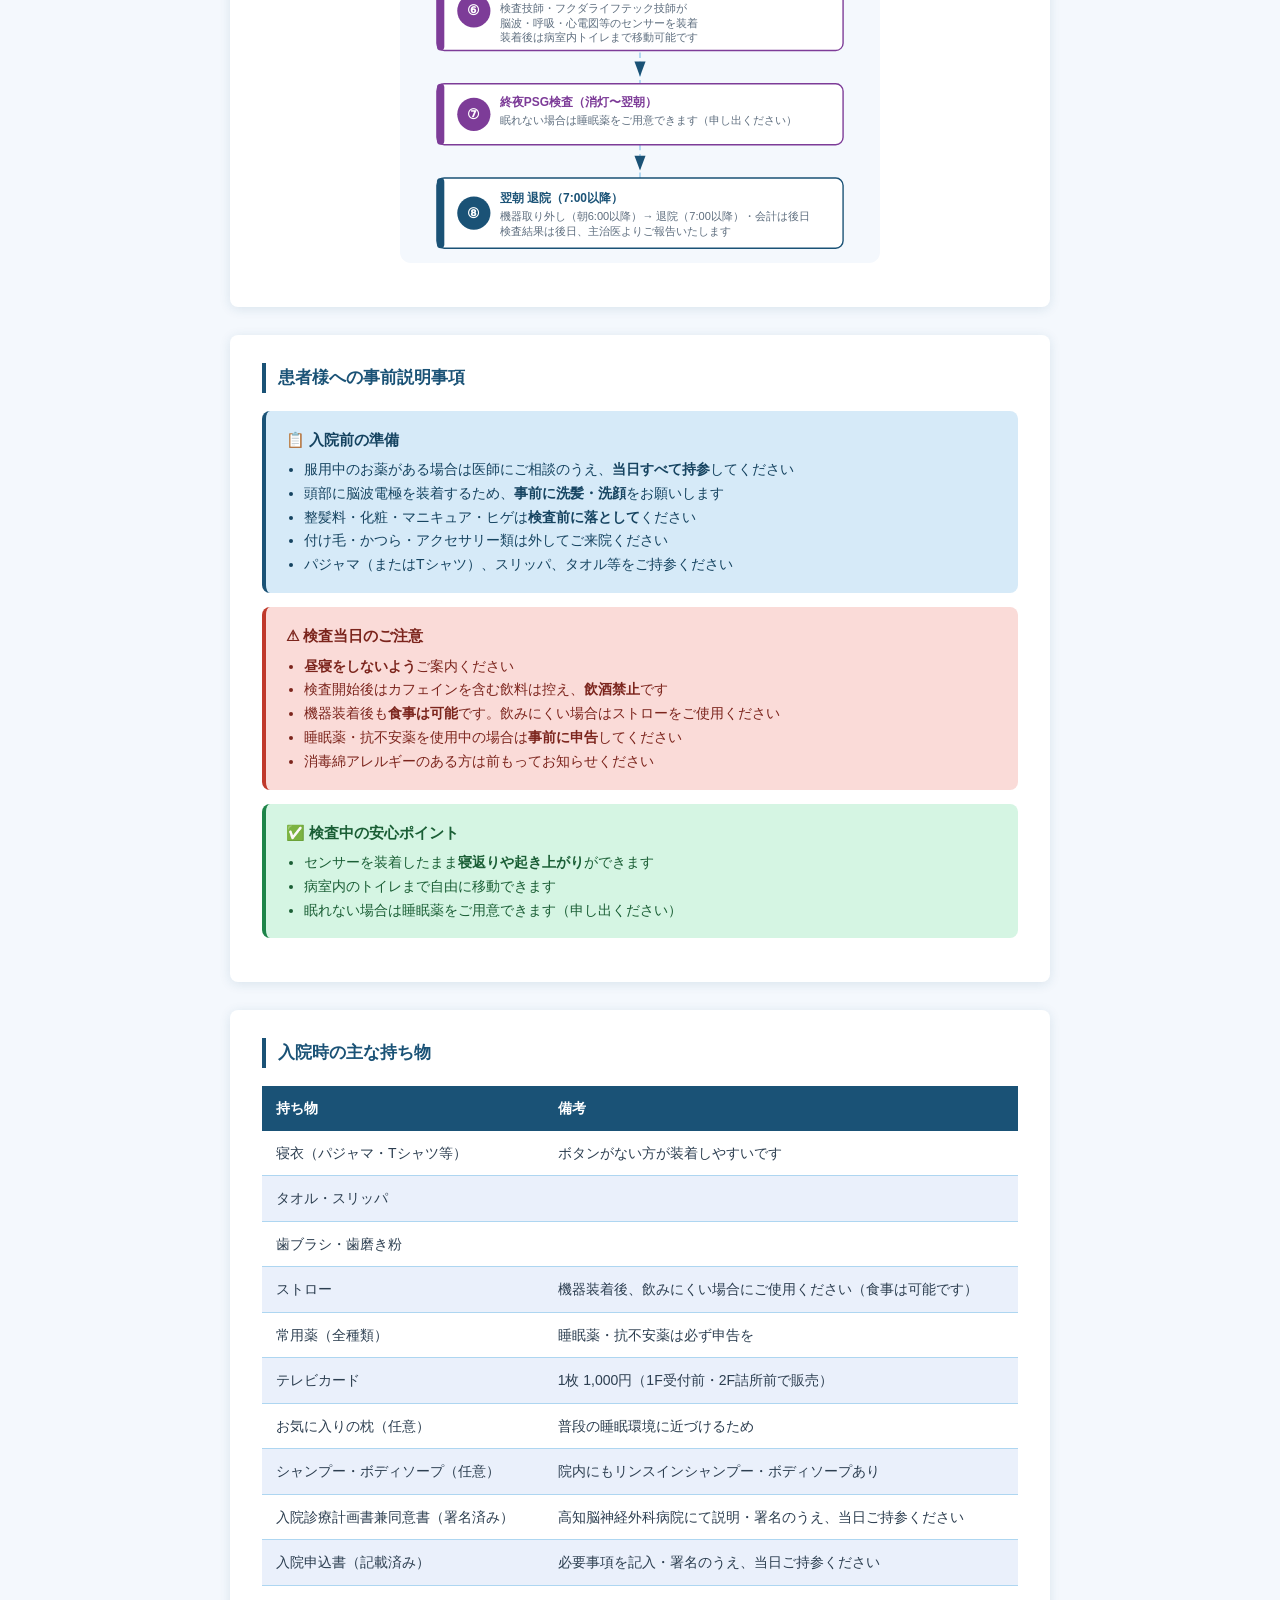
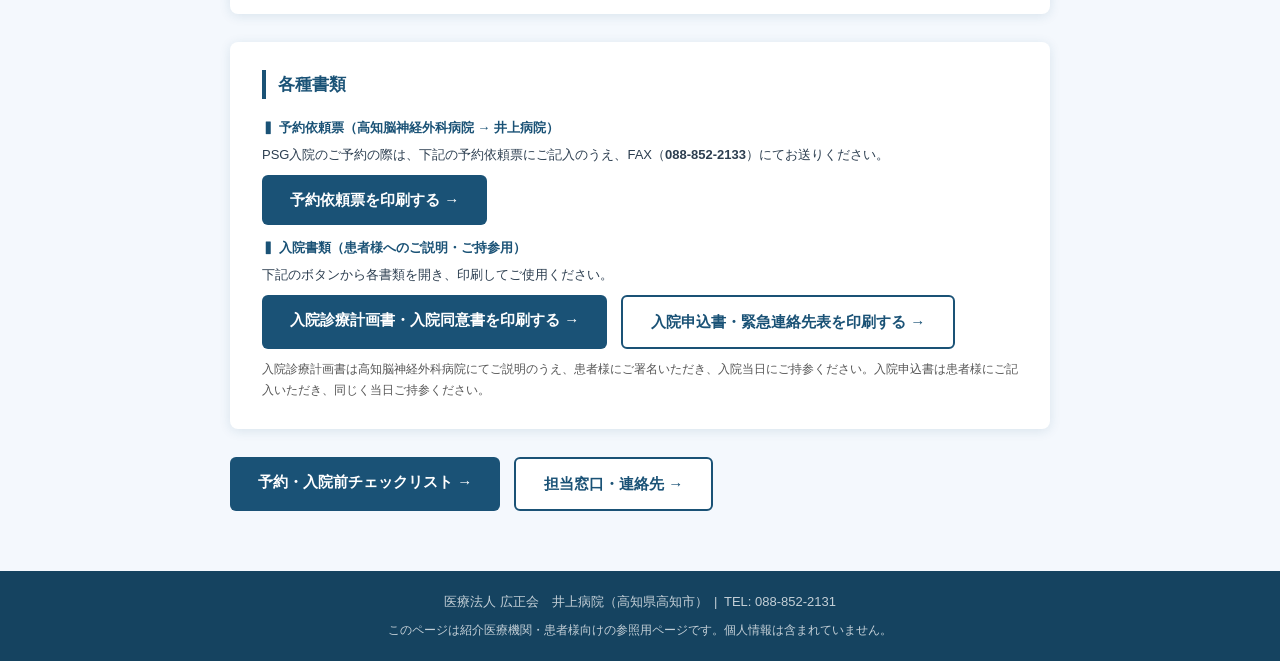
==== commit 60410f92: "フローと持ち物リストを更新 - flow.svg: ④を高知脳神経外科病院側の書類説明・署名ステップに修正、⑥の長テキストを折り返し - index.html: 持ち物リストの入院書類を「入院診療計画" ====
--- a/docs/index.html
+++ b/docs/index.html
@@ -124,7 +124,8 @@
         <tr><td>テレビカード</td><td>1枚 1,000円（1F受付前・2F詰所前で販売）</td></tr>
         <tr><td>お気に入りの枕（任意）</td><td>普段の睡眠環境に近づけるため</td></tr>
         <tr><td>シャンプー・ボディソープ（任意）</td><td>院内にもリンスインシャンプー・ボディソープあり</td></tr>
-        <tr><td>入院同意書（記載済み）</td><td>事前に医事課より送付します</td></tr>
+        <tr><td>入院診療計画書兼同意書（署名済み）</td><td>高知脳神経外科病院にて説明・署名のうえ、当日ご持参ください</td></tr>
+        <tr><td>入院申込書（記載済み）</td><td>必要事項を記入・署名のうえ、当日ご持参ください</td></tr>
       </tbody>
     </table>
   </section>
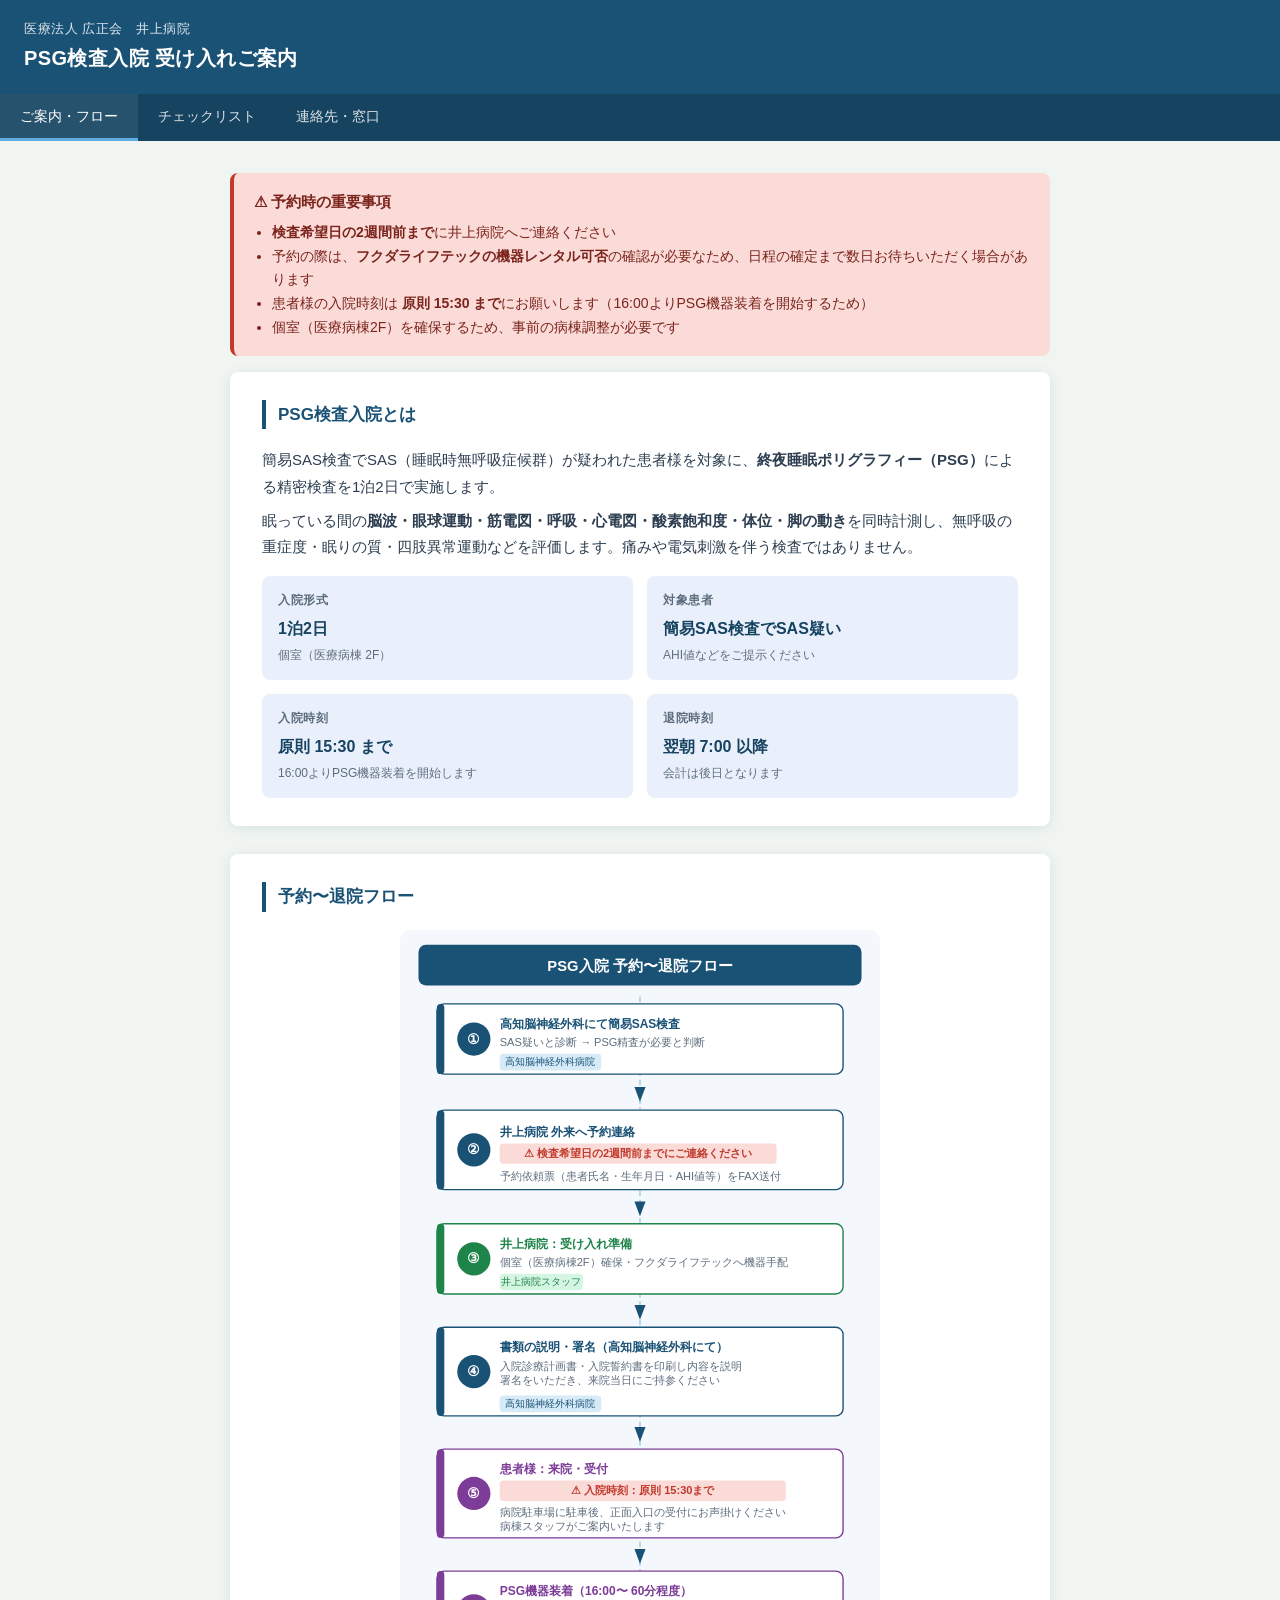
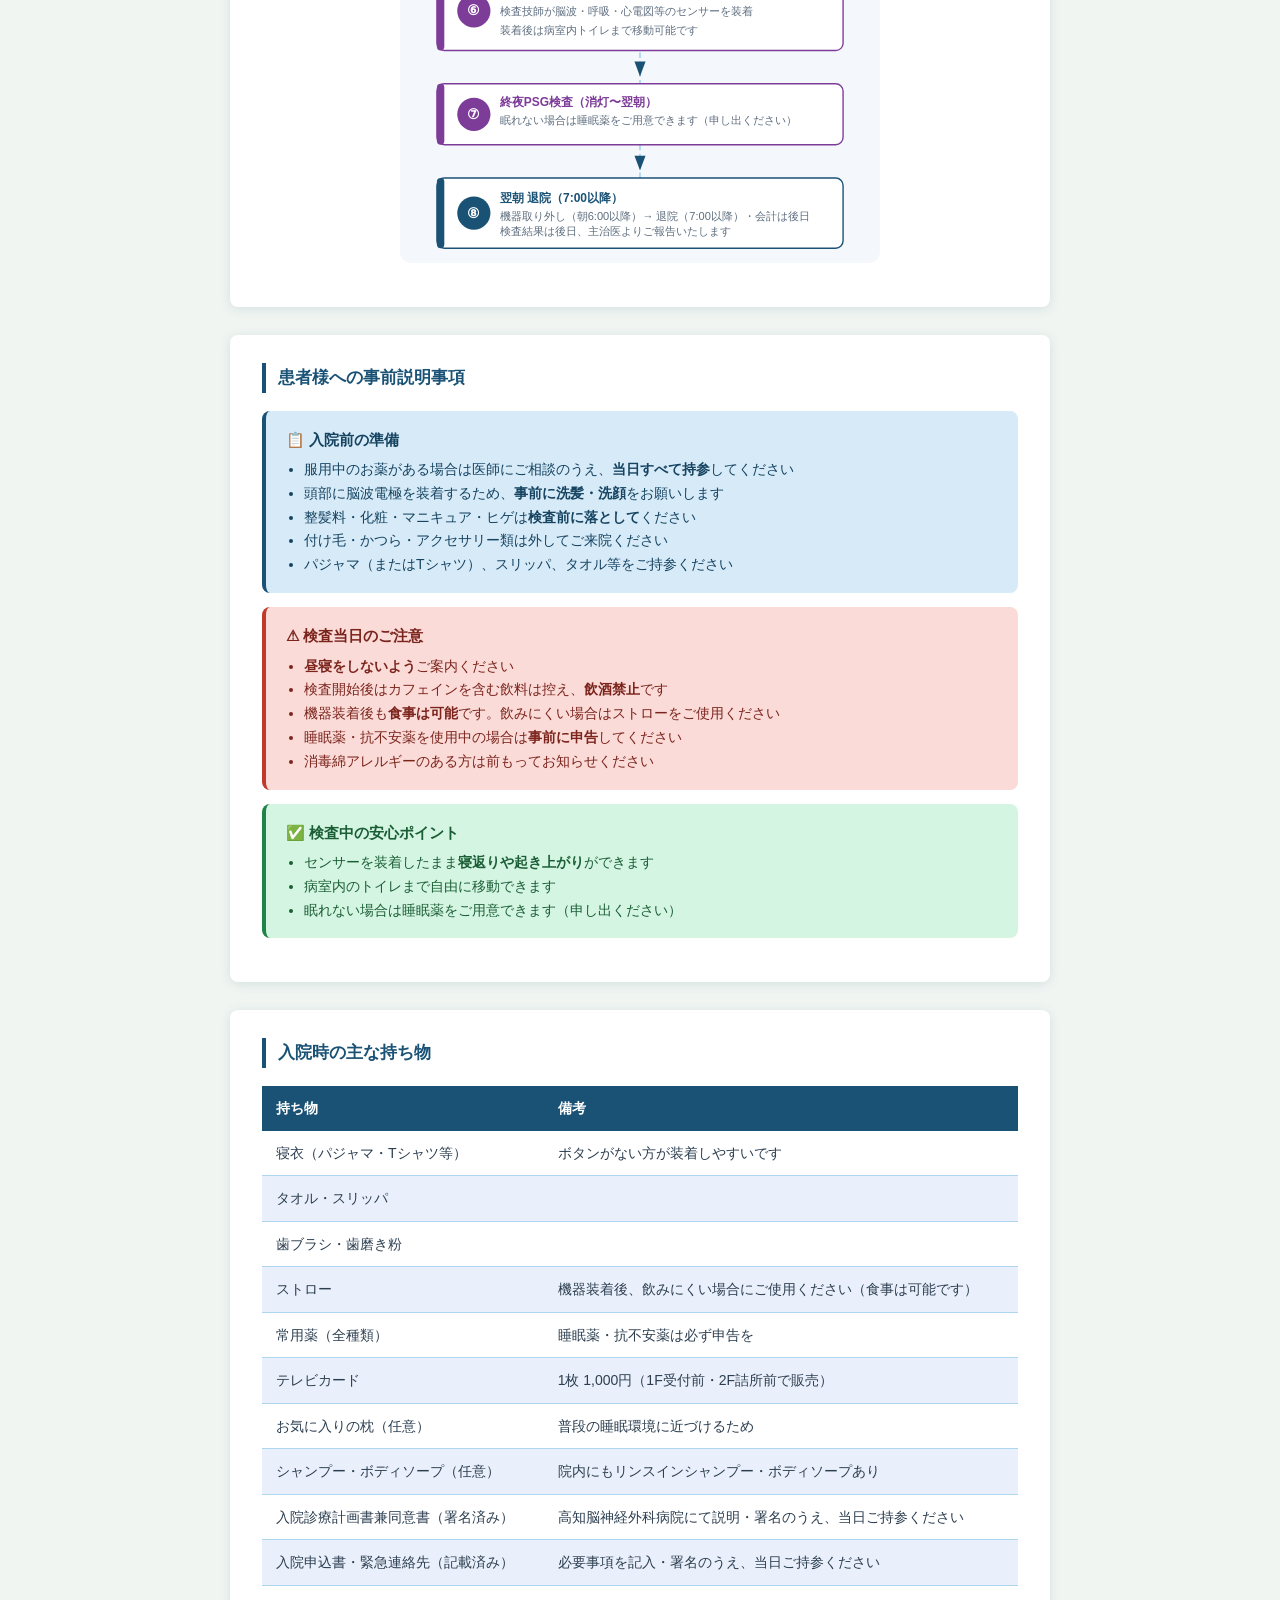
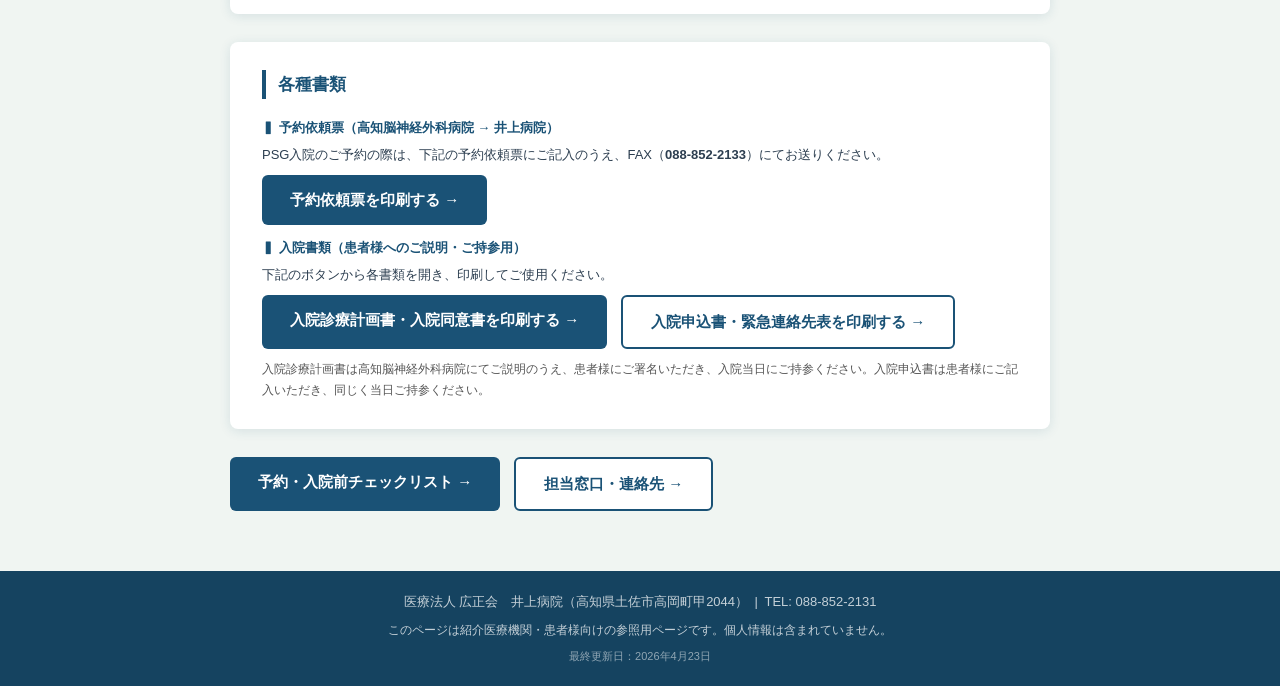
==== commit f79d97c0: "2026-04-23 各ページ修正・情報更新 - 予約窓口を相談室→井上病院 外来 看護師、電話番号を外来直通携帯（090-3461-9942）に変更 - 予約連絡期限を1週間前→2週間前に全ページ統" ====
--- a/docs/index.html
+++ b/docs/index.html
@@ -27,7 +27,7 @@
   <div class="alert alert-warn">
     <div class="alert-title">⚠ 予約時の重要事項</div>
     <ul style="padding-left:18px; margin-top:4px;">
-      <li><strong>検査希望日の1週間前まで</strong>に井上病院へご連絡ください</li>
+      <li><strong>検査希望日の2週間前まで</strong>に井上病院へご連絡ください</li>
       <li>予約の際は、<strong>フクダライフテックの機器レンタル可否</strong>の確認が必要なため、日程の確定まで数日お待ちいただく場合があります</li>
       <li>患者様の入院時刻は <strong>原則 15:30 まで</strong>にお願いします（16:00よりPSG機器装着を開始するため）</li>
       <li>個室（医療病棟2F）を確保するため、事前の病棟調整が必要です</li>
@@ -125,7 +125,7 @@
         <tr><td>お気に入りの枕（任意）</td><td>普段の睡眠環境に近づけるため</td></tr>
         <tr><td>シャンプー・ボディソープ（任意）</td><td>院内にもリンスインシャンプー・ボディソープあり</td></tr>
         <tr><td>入院診療計画書兼同意書（署名済み）</td><td>高知脳神経外科病院にて説明・署名のうえ、当日ご持参ください</td></tr>
-        <tr><td>入院申込書（記載済み）</td><td>必要事項を記入・署名のうえ、当日ご持参ください</td></tr>
+        <tr><td>入院申込書・緊急連絡先（記載済み）</td><td>必要事項を記入・署名のうえ、当日ご持参ください</td></tr>
       </tbody>
     </table>
   </section>
@@ -158,8 +158,9 @@
 </main>
 
 <footer class="site-footer">
-  <p>医療法人 広正会　井上病院（高知県高知市）&ensp;|&ensp;TEL: 088-852-2131</p>
+  <p>医療法人 広正会　井上病院（高知県土佐市高岡町甲2044）&ensp;|&ensp;TEL: 088-852-2131</p>
   <p style="margin-top:6px; font-size:12px;">このページは紹介医療機関・患者様向けの参照用ページです。個人情報は含まれていません。</p>
+  <p style="margin-top:6px; font-size:11px; opacity:.7;">最終更新日：2026年4月23日</p>
 </footer>
 
 </body>
--- a/docs/assets/style.css
+++ b/docs/assets/style.css
@@ -27,7 +27,7 @@
   font-size: 15px;
   line-height: 1.75;
   color: var(--gray-dk);
-  background: #f4f8fd;
+  background: #f0f5f2;
 }
 
 a { color: var(--primary); text-decoration: none; }
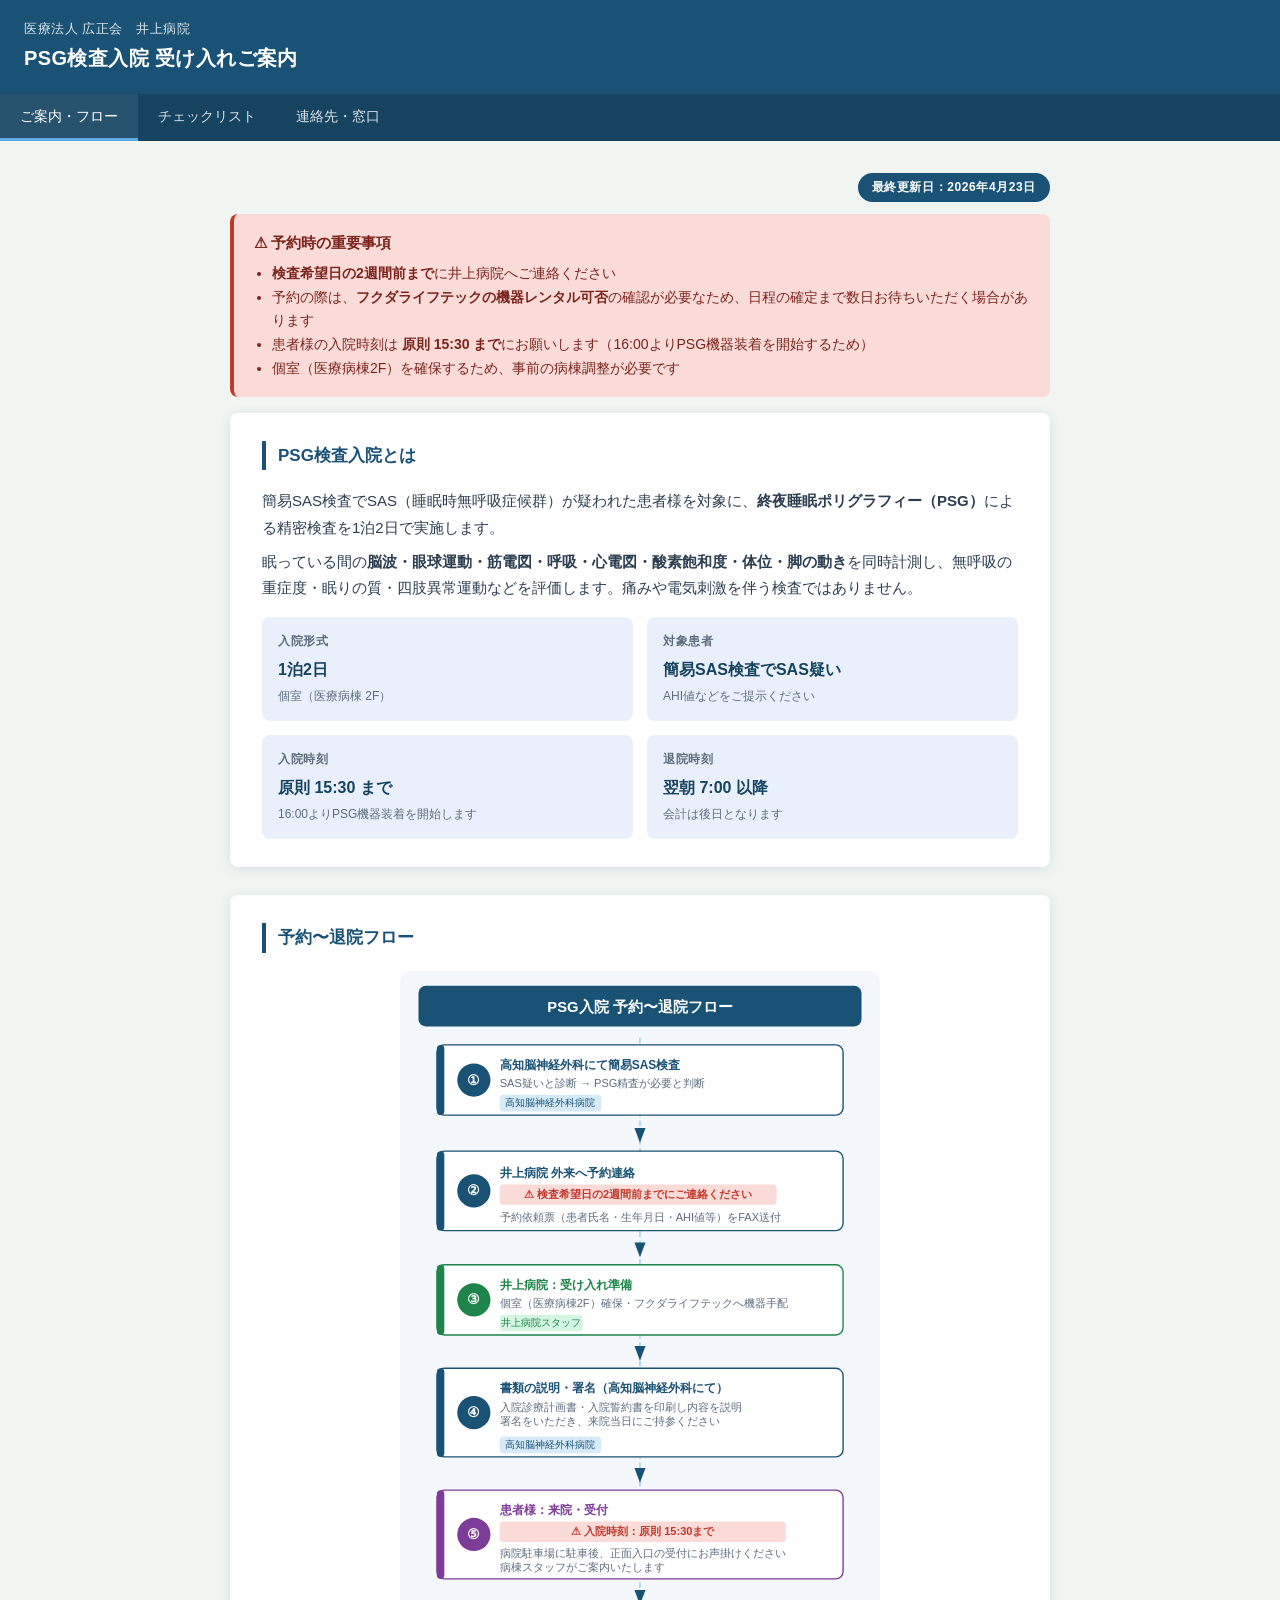
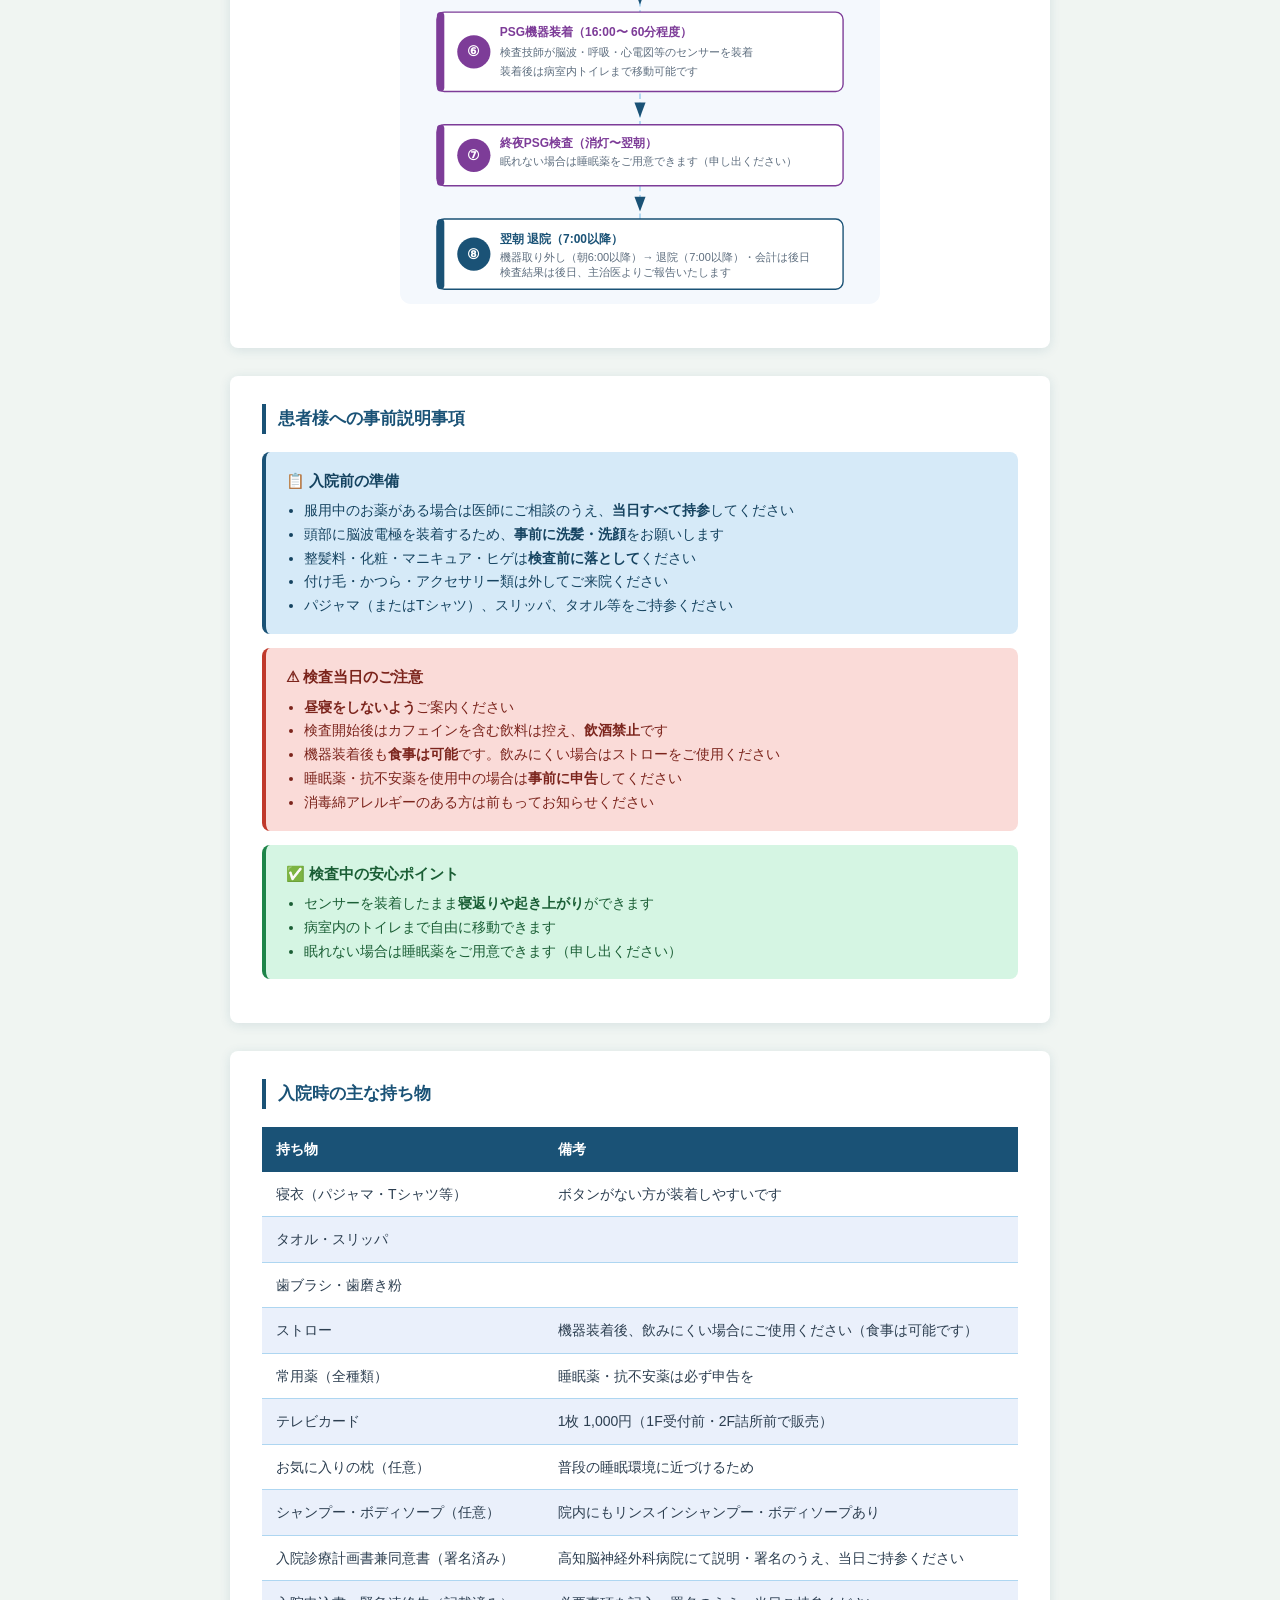
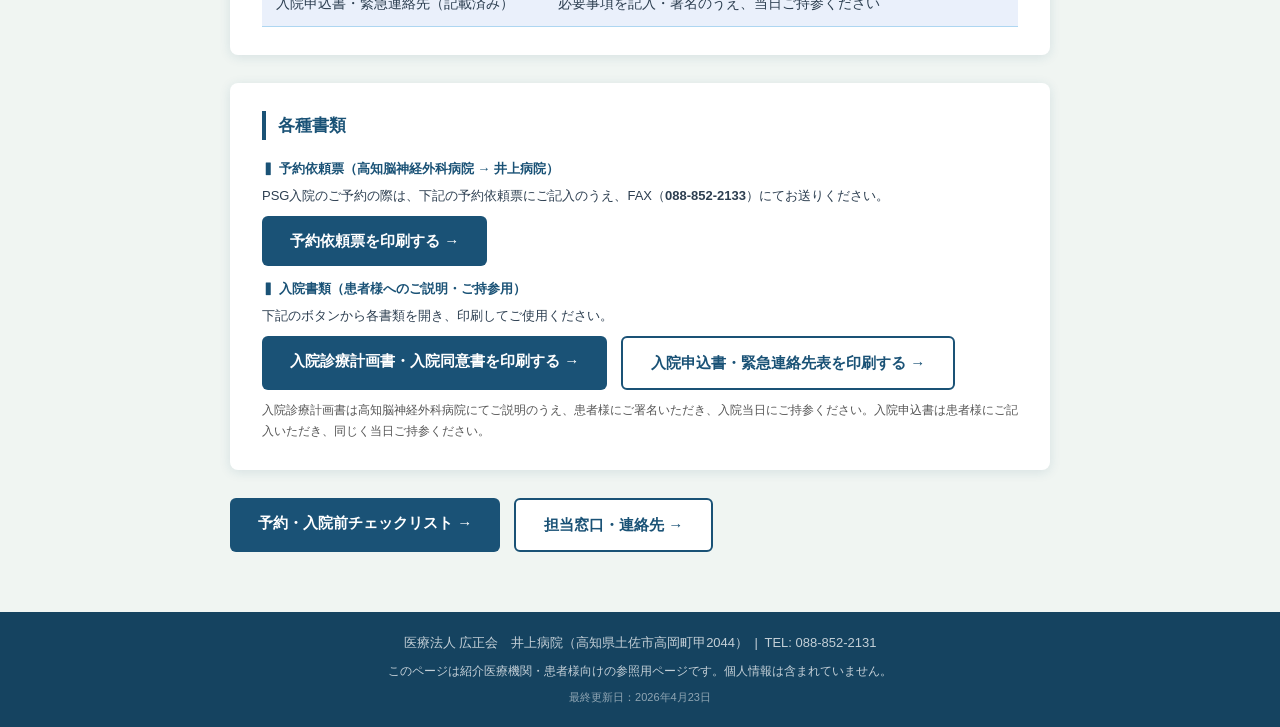
==== commit e1763cc7: "各ページ上部に最終更新日バッジを追加 Co-Authored-By: Claude Sonnet 4.6 <noreply@anthropic.com>" ====
--- a/docs/index.html
+++ b/docs/index.html
@@ -22,6 +22,11 @@
 </nav>
 
 <main class="container">
+
+  <!-- 最終更新日 -->
+  <div style="text-align:right; margin-bottom:12px;">
+    <span style="display:inline-block; background:#1a5276; color:#fff; font-size:12px; font-weight:700; padding:4px 14px; border-radius:20px; letter-spacing:.05em;">最終更新日：2026年4月23日</span>
+  </div>
 
   <!-- 重要事項 -->
   <div class="alert alert-warn">
